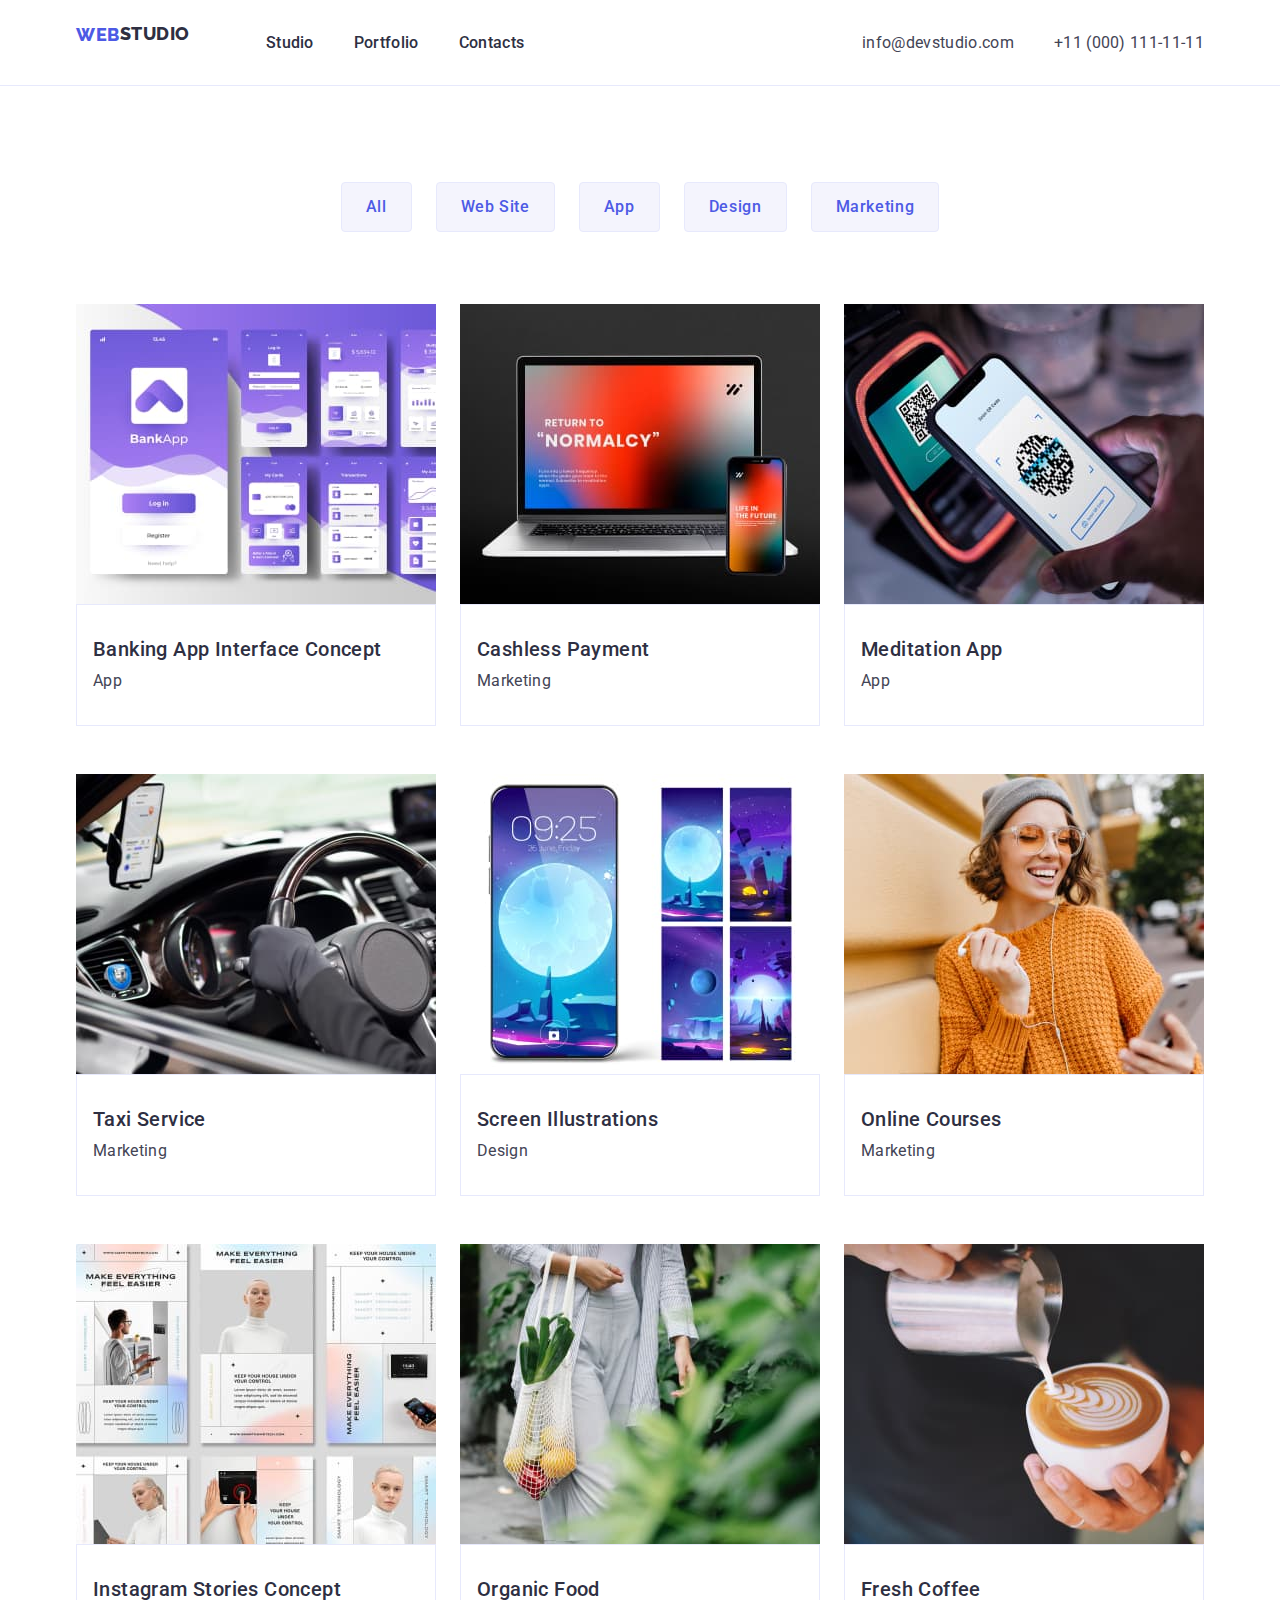
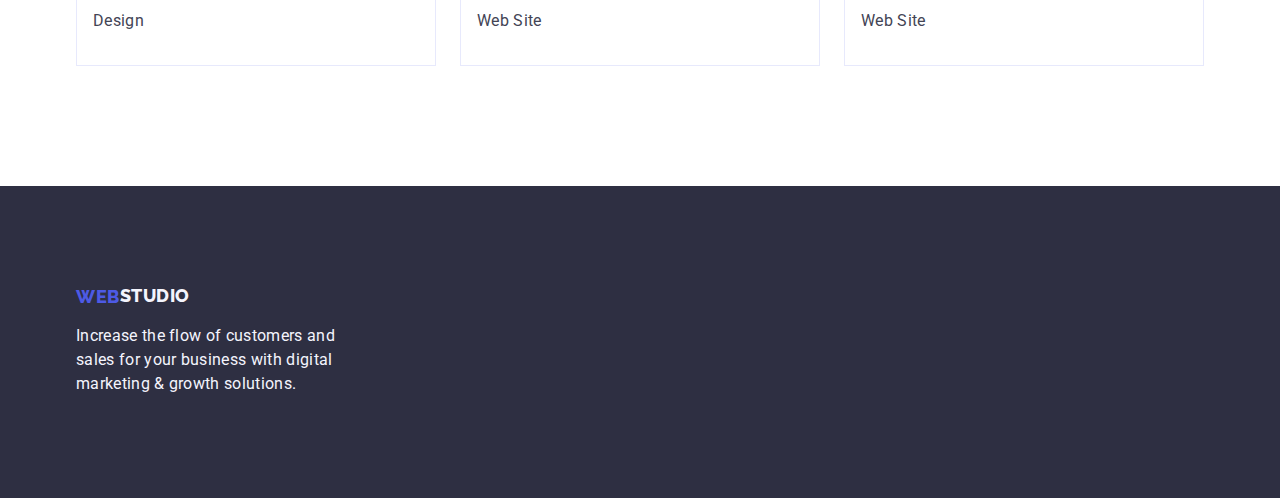
==== portfolio.html @ dff20649 "fixed bugs" ====
<!DOCTYPE html>
<html lang="en">
  <head>
    <meta charset="UTF-8" />
    <meta http-equiv="X-UA-Compatible" content="IE=edge" />
    <meta name="viewport" content="width=device-width, initial-scale=1.0" />
    <title>Document</title>
    <link rel="stylesheet" href="https://cdn.jsdelivr.net/npm/modern-normalize@1.1.0/modern-normalize.min.css">
    <link rel="preconnect" href="https://fonts.googleapis.com" />
    <link rel="preconnect" href="https://fonts.gstatic.com" crossorigin />
    <link
      href="https://fonts.googleapis.com/css2?family=Raleway:wght@800&family=Roboto:wght@400;500;700&display=swap"
      rel="stylesheet"
    />
    <link rel="stylesheet" href="./css/styles.css" />
  </head>
  <body>
   
      <!-- Heder section -->

      <header class="heder-section">
      <div class="container heder-contact-container">
        <nav class="mein-nav">
          <a class="logo-link link" href="./index.html"
            >Web <span class="accent-heder">Studio</span></a
          >
          <ul class="menu list">
            <li class="menu-item">
              <a class="menu-link link" href="./index.html">Studio</a>
            </li>
            <li class="menu-item">
              <a class="menu-link link" href="./portfolio.html">Portfolio</a>
            </li>
            <li class="menu-item">
              <a class="menu-link link" href="">Contacts</a>
            </li>
          </ul>
        </nav>
        <address class="contact-menu" >
          <ul class="contact list">
            <li class="contact-item">
              <a class="contact link" href="mailto:info@devstudio.com"
                >info@devstudio.com</a
              >
            </li>
            <li>
              <a class="contact link" href="tel:+110001111111"
                >+11 (000) 111-11-11</a
              >
            </li>
          </ul>
        </address>
       </div>
      </header>
      <main>

    <!-- Button section -->
    <section class="button-section">
    <div class="container">
      <h1 hidden>btn section</h1>
      <ul class="menu-button-list list">
        <li class="button-item">
          <button class="menu-button-nav" type="button">All</button>
        </li>
        <li class="button-item">
          <button class="menu-button-nav" type="button">Web Site</button>
        </li>
        <li class="button-item">
          <button class="menu-button-nav" type="button">App</button>
        </li>
        <li class="button-item">
          <button class="menu-button-nav" type="button">Design</button>
        </li>
        <li class="button-item">
          <button class="menu-button-nav" type="button">Marketing</button>
        </li>
      </ul>
   

     <!-- Project card-1 -->

  
      <ul class="project-card-list list">
        <li class="project-item">
          <a class="project-link link" href="./index.html">
            <img
              src="./images/project-card/app.jpg"
              alt="aplication interfaces"
              width="360"
              height="300"
            />
            <div class="project-card-text">
            <h2 class="project-title caption">Banking App Interface Concept</h2>
            <p class="project-text sub">App</p>
          </div>
          </a>
        </li>
        <li class="project-itim" >
          <a class="project-link link" href="./index.html">
            <img
              src="./images/project-card/marketing.jpg"
              alt="cashless payment"
              width="360"
              height="300"
            />
            <div class="project-card-text">
            <h2 class="project-title caption">Cashless Payment</h2>
            <p class="project-text sub">Marketing</p>
          </div>
          </a>
        </li>
        <li class="project-itim" >
          <a class="project-link link" href="./index.html">
            <img
              src="./images/project-card/app-2.jpg"
              alt="app on any device"
              width="360"
              height="300"
            />
            <div class="project-card-text">
            <h2 class="project-title caption">Meditation App</h2>
            <p class="project-text sub">App</p>
          </div>
          </a>
        </li>
     
     <!-- Project card-2 -->
    
        <li class="project-itim">
          <a class="project-link link" href="./index.html">
          <img
            src="./images/project-card/taxi-service.jpg"
            alt="driving"
            width="360"
            height="300"
          />
        <div class="project-card-text">
          <h2 class="project-title caption">Taxi Service</h2>
          <p class="project-text sub">Marketing</p>  
        </div>
        </a>
        </li>

        <li class="project-itim">
          <a class="project-link link" href="./index.html">
          <img
            src="./images/project-card/illustrations.jpg"
            alt="phone pictures"
            width="360"
            height="300"
          />
          <div class="project-card-text">
          <h2 class="project-title caption">Screen Illustrations</h2>
          <p class="project-text sub">Design</p>
          </div>
        </a>
        </li>
        <li class="project-itim">
          <a class="project-link link" href="./index.html">
          <img
            src="./images/project-card/online-courses.jpg"
            alt="girl with a phone in her hands"
            width="360"
            height="300"
          />
          <div class="project-card-text">
          <h2 class="project-title caption">Online Courses</h2>
          <p class="project-text sub">Marketing</p>
          </div>
        </a>
        </li>

     <!-- Project card-3  -->

        <li class="project-item">
          <a class="project-link link" href="./index.html">
          <img
            src="./images/project-card/Instagram.jpg"
            alt="instagram stories"
            width="360"
            height="300"
          />
          <div class="project-card-text">
          <h2 class="project-title caption">Instagram Stories Concept</h2>
          <p class="project-text sub">Design</p> 
          </div>
        </a>
        </li>
        <li class="project-item">
          <a class="project-link link" href="./index.html">
          <img
            src="./images/project-card/food.jpg"
            alt="girl carrying a bag of vegetables"
            width="360"
            height="300"
          />
          <div class="project-card-text">
          <h2 class="project-title caption">Organic Food</h2>
          <p class="project-text sub">Web Site</p>
          </div>
        </a>
        </li>
        <li class="project-item">
          <a class="project-link link" href="./index.html">
          <img
            src="./images/project-card/coffee.jpg"
            alt="coffee brewing"
            width="360"
            height="300"
          />
          <div class="project-card-text">
          <h2 class="project-title caption">Fresh Coffee</h2>
          <p class="project-text sub">Web Site</p>
         </div>
        </a>
        </li>
      </ul>
     </div>
    </section>
  </main>
 
    <!-- Footer section -->

    <footer class="footer-section">
     <div class="container">
      <a class="logo-link link" href="./index.html"
        >Web<span class="accent-footer">Studio</span></a
      >
      <p class="footer-text">
        Increase the flow of customers and sales for your business with digital
        marketing & growth solutions.
      </p>
    </div>
    </footer>
  </body>
</html>
---- css/styles.css ----
:root {
	--color-iris: #4d5ae5;
	--color-ocean: #404bbf;
	--color-navy-blue: #2e2f42;
	--color-green: #31d0aa;
	--color-slate: #434455;
	--color-light-slate: #8e8f99;
	--color-cornflower: #e7e9fc;
	--color-cloud: #f4f4fd;
	--color-navy-blue-modal: #2e2f42;
	--color-grey: #2e2f42;
	--color-white: #ffffff;
	--color-dairy: #fcfcfc;
}
body {
  font-family: "Roboto", sans-serif;
  color: #434455;
  background-color: #FFFFFF
}
.container {
  Width: 1158px;
  margin-left: auto;
  margin-right: auto;
  padding-left: 15px;
  padding-right: 15px;
}
.section { 
  padding-top: 120px;
  padding-bottom: 120px;
}

h1,h2,h3,p {
 margin-top: 0;
 margin-bottom: 0;
}
ul,li {
 margin-top: 0;
 margin-bottom: 0;
 padding-left: 0;
}
.list {
  padding: 0;
  margin: 0;
  list-style: none;

}
.link {
 text-decoration: none;
}
img {
 display: block;
}

/* Heder section */

.heder-section {
  border-bottom: 1px solid #e7e9fc;
  padding-top: 24px;
  padding-bottom: 24px;

}
.heder-contact-container {
  display: flex;
  align-items: center;
  justify-content: space-between;

}

.logo-link {
 display: inline-block; 
 margin-bottom: 16px;
 margin-right: 76px;
 font-family: 'Raleway',sans-serif;
 font-weight: 800;
 font-size: 18px;
 line-height: 1.17;
 display: flex;
 align-items: center;
 letter-spacing: 0.03em;
 text-transform: uppercase;
 text-decoration: none;

  color: #2E2F42;
  color: #4d5ae5;
}

.accent-heder {
  font-family: "Raleway", sans-serif;
  font-weight: 800;
  font-size: 18px;
  line-height: 1.15;
  display: flex;
  align-items: center;
  letter-spacing: 0.03em;
  color:#2e2f42

}
.accent-footer {
  font-family: "Raleway", sans-serif;
  font-weight: 800;
  font-size: 18px;
  line-height: 1.15;
  display: flex;
  align-items: center;
  letter-spacing: 0.03em;
  color: #f4f4fd 
}

.menu-link {
  padding-top: 24px;
  padding-bottom: 24px;
  font-family: "Roboto", sans-serif;
  font-weight: 500;
  font-size: 16px;
  line-height: 24px;
  letter-spacing: 0.02em;
  color: #2e2f42;
}

.menu-link:hover {
  color: #404bbf 
}
.menu-link:focus {
  color: #404bbf
}

.menu {
 display: flex;
 align-items: center;
}
.menu-item:not(:last-child) {
 margin-right: 40px;
}

.main-nav {
 display: flex;
 align-items: center;
}

.contact-menu{
  font-style: normal;
}
.contact {
  gap: 40px;
  display: flex;
  align-items: center;
  font-family: "Roboto";
  font-style: normal;
  font-size: 16px;
  line-height: 24px;
  letter-spacing: 0.02em;

  color: #434455;
  
}
.contact:hover {
  color: #404bbf 
}
.contact:focus { 
  color: #404bbf
}

/* Hero section */

.hero-section {
  margin: 0;
  text-align: center;
  background: #2e2f42;
  padding-top: 188px;
  padding-bottom: 188px;
}

.main-title {
  max-width: 496px;
  font-size: 56px;
  margin-left: auto;
  margin-right: auto;
  margin-bottom: 48px;
  font-family: 'Roboto';
  font-weight: 700;
  font-size: 56px;
  line-height: 1.07;
  letter-spacing: 0.02em;

  color: #FFFFFF;
}
.mein-nav {
 display: flex;
}

.menu-button {
  padding: 16px 32px;
  border-radius: 4px;
  min-width: 169px;
  height: 56px;
  display: block;
  cursor: pointer;
  border: none;

	font-family: "Roboto", sans-serif;
	font-weight: 500;
  font-size: 16px;
	line-height: 24px;
	letter-spacing: 0.04em;
	text-decoration: none;
	text-transform: none;
  
  color: #ffffff;
  border: 1px solid transparent;
  background-color: #4D5AE5;

}

.menu-button:hover {
  background-color: #404BBF
}
.menu-button:focus {
  background-color: #404BBF
}

/* About section */

.about-section {
 padding-top: 120px;
 padding-bottom: 120px;
}

.about-list {
 display: flex;
 flex-wrap: wrap;
 gap: 24px;
 flex-basis: calc((100% - 72px) / 4);
}

.about-title {
  margin: auto;
  margin-bottom: 8px;
  font-family: "Roboto";
  font-weight: 500;
  font-size: 20px;
  line-height: 24px;
  letter-spacing: 0.02em;
  color: #2e2f42;

   width: 264px;
   height: 24px;
}
.about-text {
  margin: auto;
  font-family: "Roboto";
  font-size: 16px;
  line-height: 24px;
  letter-spacing: 0.02em;
  color: #434455;
   
  width: 264px;
  height: 72px;

}

/* Portfolio section */

.portfolio-list {
 display: flex;
 gap: 24px;
 flex-basis: calc((100% - 3 * 16px) / 3);
 
}
.portfolio-title {
  margin-bottom: 72px;
  font-family: 'Roboto';
  font-weight: 700;
  font-size: 36px;
  line-height: 1.11;
  text-align: center;
  letter-spacing: 0.02em;
  text-transform: capitalize;
  
  color: #2e2f42;
}

/* Team section */

.team-section {
  background-color: #F4F4FD
}

.our-team {
 margin-bottom: 72px;
}

.our-team {
  font-family: "Roboto";
  font-weight: 700;
  font-size: 36px;
  line-height: 1.11;
  text-align: center;
  letter-spacing: 0.02em;
  text-transform: capitalize;
  color: #2e2f42;
}

.team-list { 
 display: flex;
 gap: 24px;
 border-radius: 0px 0px 4px 4px;
 justify-content: space-evenly;
 flex-basis: calc((100% - 72px) / 4);
}

.or-team-card-content { 
  padding: 32px 16px;
  text-align: center;
}

.team-title {
  margin: 0;
  margin-bottom: 8px;
  font-family: "Roboto";
  font-weight: 500;
  font-size: 20px;
  line-height: 24px;
  letter-spacing: 0.02em;
  color:  #2e2f42;
}

.team-item {
  background-color: #FFFFFF

}
.our-team-text {
  font-family: "Roboto";
  font-size: 16px;
  line-height: 24px;
  letter-spacing: 0.02em;

  color: #434455;
}

/* Footer section */

.footer-section {
  padding-top: 100px;
  padding-bottom: 100px;
  height: 312px;
  background-color: #2e2f42
}

.footer-text { 
  margin-top: 17px;
  width: 264px;
  height: 72px;
  font-family: "Roboto", sans-serif;
  font-size: 16px;
  line-height: 24px;
  letter-spacing: 0.02em;

  color: #F4F4FD;
}

/* Button section portfolio */

.button-section {
 padding-top: 96px;
 padding-bottom: 120px;
}

.menu-button-nav {
  padding: 12px 24px;
  border-radius: 4px;
  text-align: center;
  border: 1px solid #E7E9FC;

	font-family: "Roboto", sans-serif;
	font-weight: 500;
  font-size: 16px;
	line-height: 24px;
	letter-spacing: 0.04em;
	text-decoration: none;
	text-transform: none;
  cursor: pointer;

  color: #ffffff;
  background-color: #4D5AE5
}

.top-button-nav:hover {
  background-color: #404BBF
}
.top-button-nav:focus {
  background-color: #404BBF 
}

.menu-button-nav {
  
  padding: 12px 24px;
  border-radius: 4px;
  text-align: center;
  border: 1px solid #E7E9FC;

  font-family: 'Roboto',sans-serif;
  font-weight: 500;
  font-size: 16px;
  line-height: 24px;
  letter-spacing: 0.04em;
  text-decoration: none;
	text-transform: none;
  cursor: pointer;

  color: #4d5ae5;
  background-color: #F4F4FD
}

.menu-button-list {
 justify-content: center;
 margin-bottom: 72px;
 align-items: center;
 display: flex;
 gap: 24px;
 
}

.menu-button-nav:hover {
 border: 1px solid transparent;
 color: #FFFFFF;
 background-color: #404BBF 
}

.menu-button-nav:focus {
 border: 1px solid transparent;
 color: #FFFFFF;
 background-color: #404BBF 
}

.project-card-list {
 gap: 24px;
 row-gap: 48px;
 display: flex;
 flex-wrap: wrap;
 justify-content: space-between;
}

.project-item { 
 
 flex-basis: calc(100%-48px/3);
}

.project-card-text{
  border: 1px solid #e7e9fc; 
  padding: 32px 16px;
}

.project-title {
  margin-bottom: 8px;
}

.project-card-text {
 padding-top: 32px;
}

/* Hero project card */

.caption {
  
  font-family: 'Roboto';
  font-weight: 500;
  font-size: 20px;
  line-height: 24px;
  letter-spacing: 0.02em;
  
  color: #2E2F42;

}

.sub {
  font-family: 'Roboto';
  font-size: 16px;
  line-height: 24px;
  letter-spacing: 0.02em;
  
  color: #434455;
}

.project-link {
  text-decoration: none
}
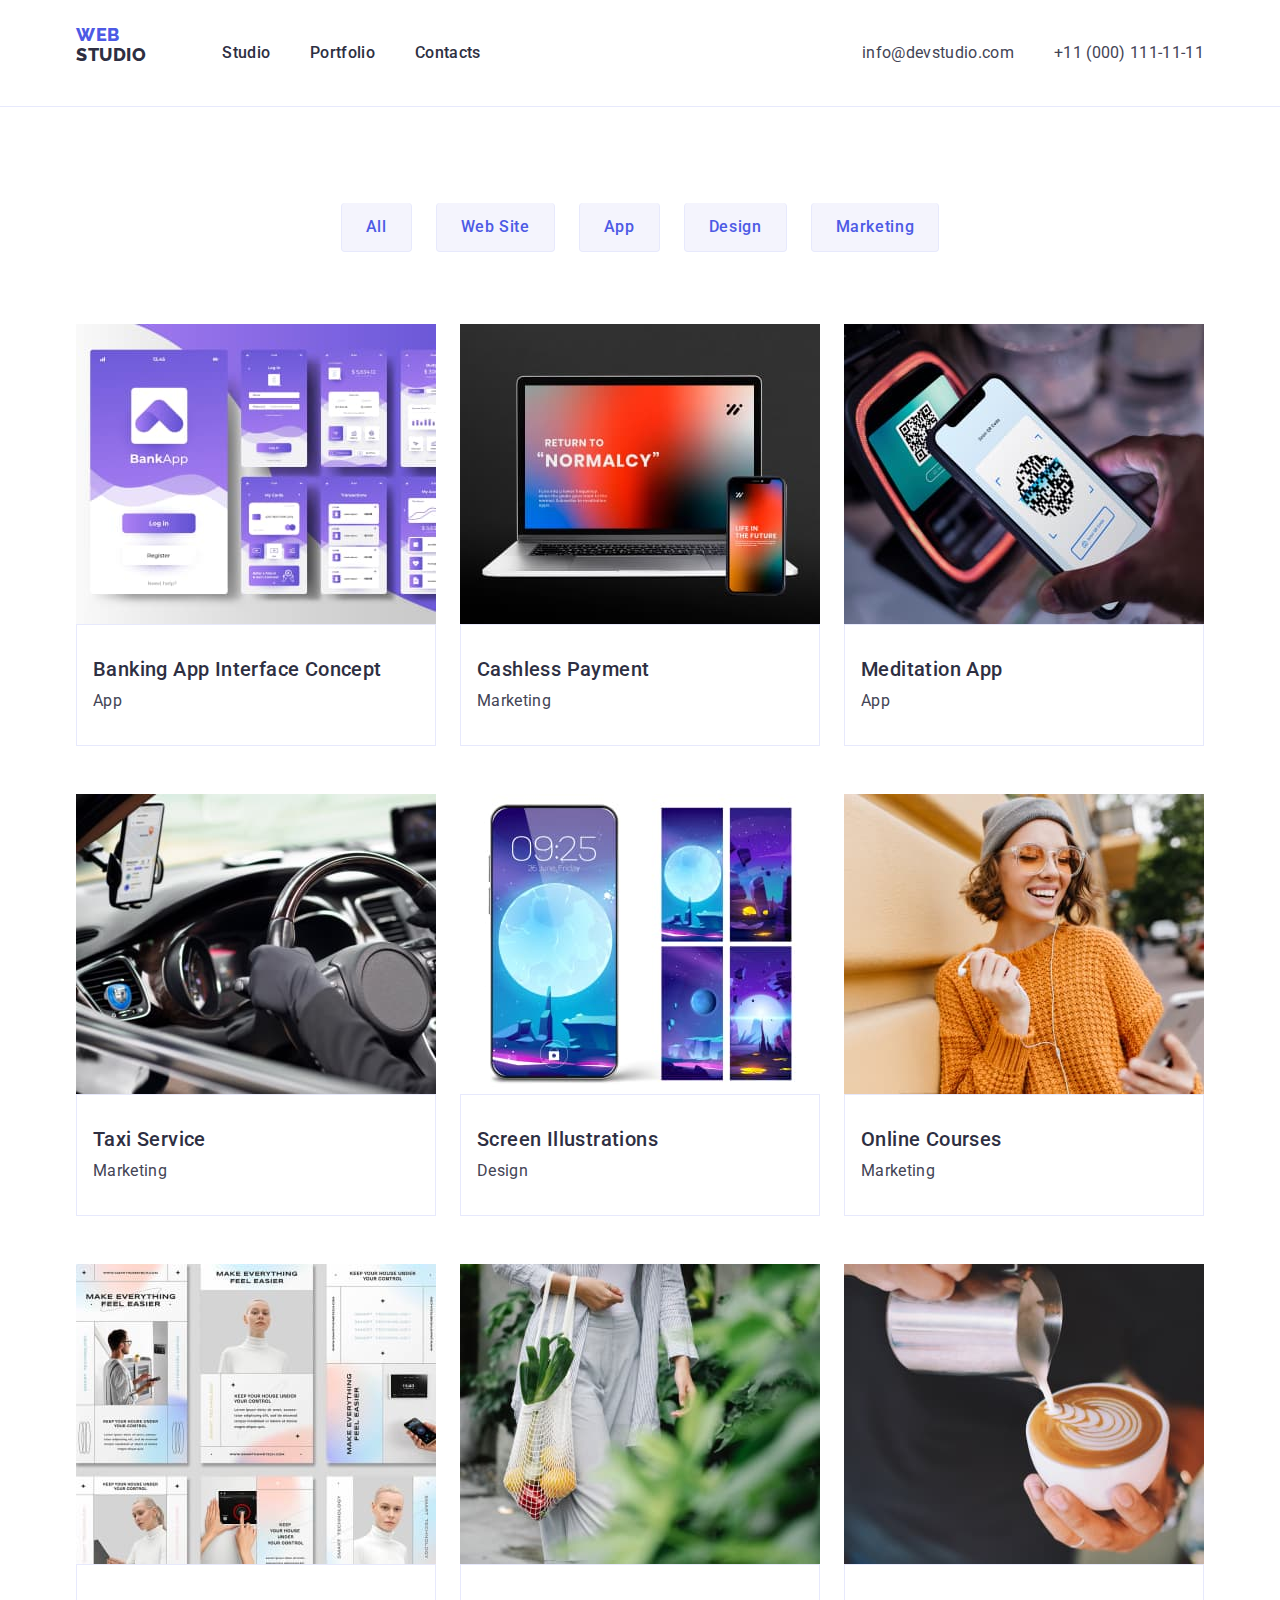
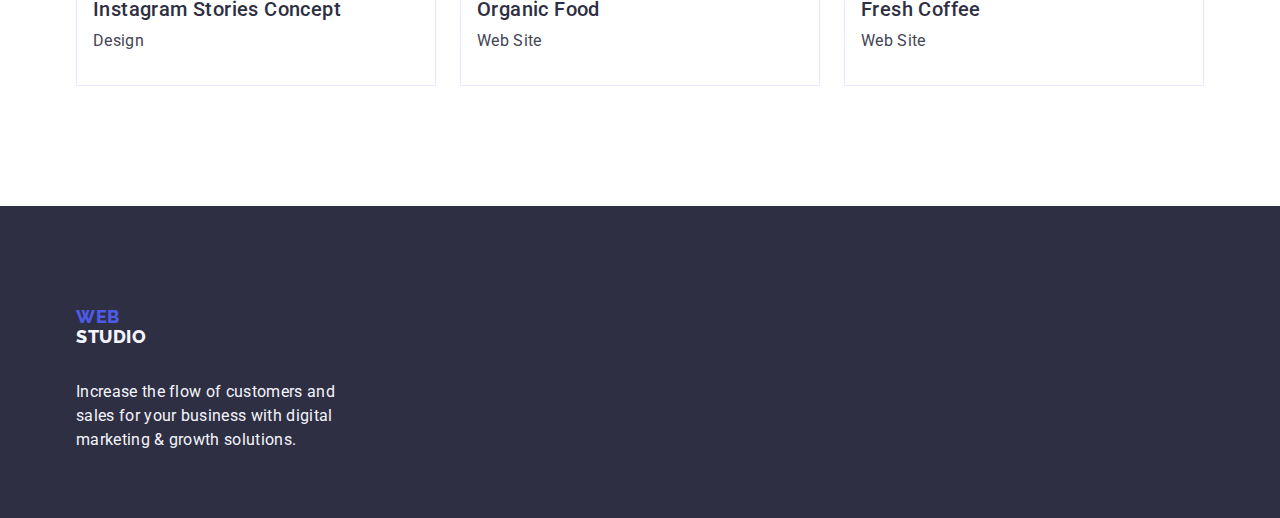
==== commit 97d63450: "fixed bugs5" ====
--- a/portfolio.html
+++ b/portfolio.html
@@ -95,7 +95,7 @@
           </div>
           </a>
         </li>
-        <li class="project-itim" >
+        <li class="project-item" >
           <a class="project-link link" href="./index.html">
             <img
               src="./images/project-card/marketing.jpg"
@@ -109,7 +109,7 @@
           </div>
           </a>
         </li>
-        <li class="project-itim" >
+        <li class="project-item" >
           <a class="project-link link" href="./index.html">
             <img
               src="./images/project-card/app-2.jpg"
@@ -126,7 +126,7 @@
      
      <!-- Project card-2 -->
     
-        <li class="project-itim">
+        <li class="project-item">
           <a class="project-link link" href="./index.html">
           <img
             src="./images/project-card/taxi-service.jpg"
@@ -141,7 +141,7 @@
         </a>
         </li>
 
-        <li class="project-itim">
+        <li class="project-item">
           <a class="project-link link" href="./index.html">
           <img
             src="./images/project-card/illustrations.jpg"
@@ -155,7 +155,7 @@
           </div>
         </a>
         </li>
-        <li class="project-itim">
+        <li class="project-item">
           <a class="project-link link" href="./index.html">
           <img
             src="./images/project-card/online-courses.jpg"
--- a/css/styles.css
+++ b/css/styles.css
@@ -23,6 +23,7 @@
   margin-right: auto;
   padding-left: 15px;
   padding-right: 15px;
+
 }
 .section { 
   padding-top: 120px;
@@ -45,6 +46,7 @@
 
 }
 .link {
+ display: inline block;
  text-decoration: none;
 }
 img {
@@ -67,14 +69,13 @@
 }
 
 .logo-link {
- display: inline-block; 
+ display: inline-block;
  margin-bottom: 16px;
  margin-right: 76px;
  font-family: 'Raleway',sans-serif;
  font-weight: 800;
  font-size: 18px;
  line-height: 1.17;
- display: flex;
  align-items: center;
  letter-spacing: 0.03em;
  text-transform: uppercase;
@@ -131,7 +132,6 @@
 .menu-item:not(:last-child) {
  margin-right: 40px;
 }
-
 .main-nav {
  display: flex;
  align-items: center;
@@ -185,10 +185,12 @@
   color: #FFFFFF;
 }
 .mein-nav {
- display: flex;
-}
-
-.menu-button {
+ align-items: center;
+ display: flex;
+}
+
+.menu-button { 
+  margin: 0 auto;
   padding: 16px 32px;
   border-radius: 4px;
   min-width: 169px;
@@ -206,7 +208,6 @@
 	text-transform: none;
   
   color: #ffffff;
-  border: 1px solid transparent;
   background-color: #4D5AE5;
 
 }
@@ -286,10 +287,7 @@
 }
 
 .our-team {
- margin-bottom: 72px;
-}
-
-.our-team {
+  margin-bottom: 72px;
   font-family: "Roboto";
   font-weight: 700;
   font-size: 36px;
@@ -303,7 +301,7 @@
 .team-list { 
  display: flex;
  gap: 24px;
- border-radius: 0px 0px 4px 4px;
+ border-top-right-radius: 0px ;
  justify-content: space-evenly;
  flex-basis: calc((100% - 72px) / 4);
 }
@@ -325,6 +323,7 @@
 }
 
 .team-item {
+  border-radius: 0px 0px 4px 4px;
   background-color: #FFFFFF
 
 }
@@ -370,7 +369,7 @@
   border-radius: 4px;
   text-align: center;
   border: 1px solid #E7E9FC;
-
+  border-top: none;
 	font-family: "Roboto", sans-serif;
 	font-weight: 500;
   font-size: 16px;
@@ -392,12 +391,11 @@
 }
 
 .menu-button-nav {
-  
   padding: 12px 24px;
   border-radius: 4px;
   text-align: center;
   border: 1px solid #E7E9FC;
-
+  border-top: none;
   font-family: 'Roboto',sans-serif;
   font-weight: 500;
   font-size: 16px;
@@ -417,7 +415,7 @@
  align-items: center;
  display: flex;
  gap: 24px;
- 
+
 }
 
 .menu-button-nav:hover {
@@ -441,11 +439,11 @@
 }
 
 .project-item { 
- 
  flex-basis: calc(100%-48px/3);
 }
 
 .project-card-text{
+  border-top: none; 
   border: 1px solid #e7e9fc; 
   padding: 32px 16px;
 }
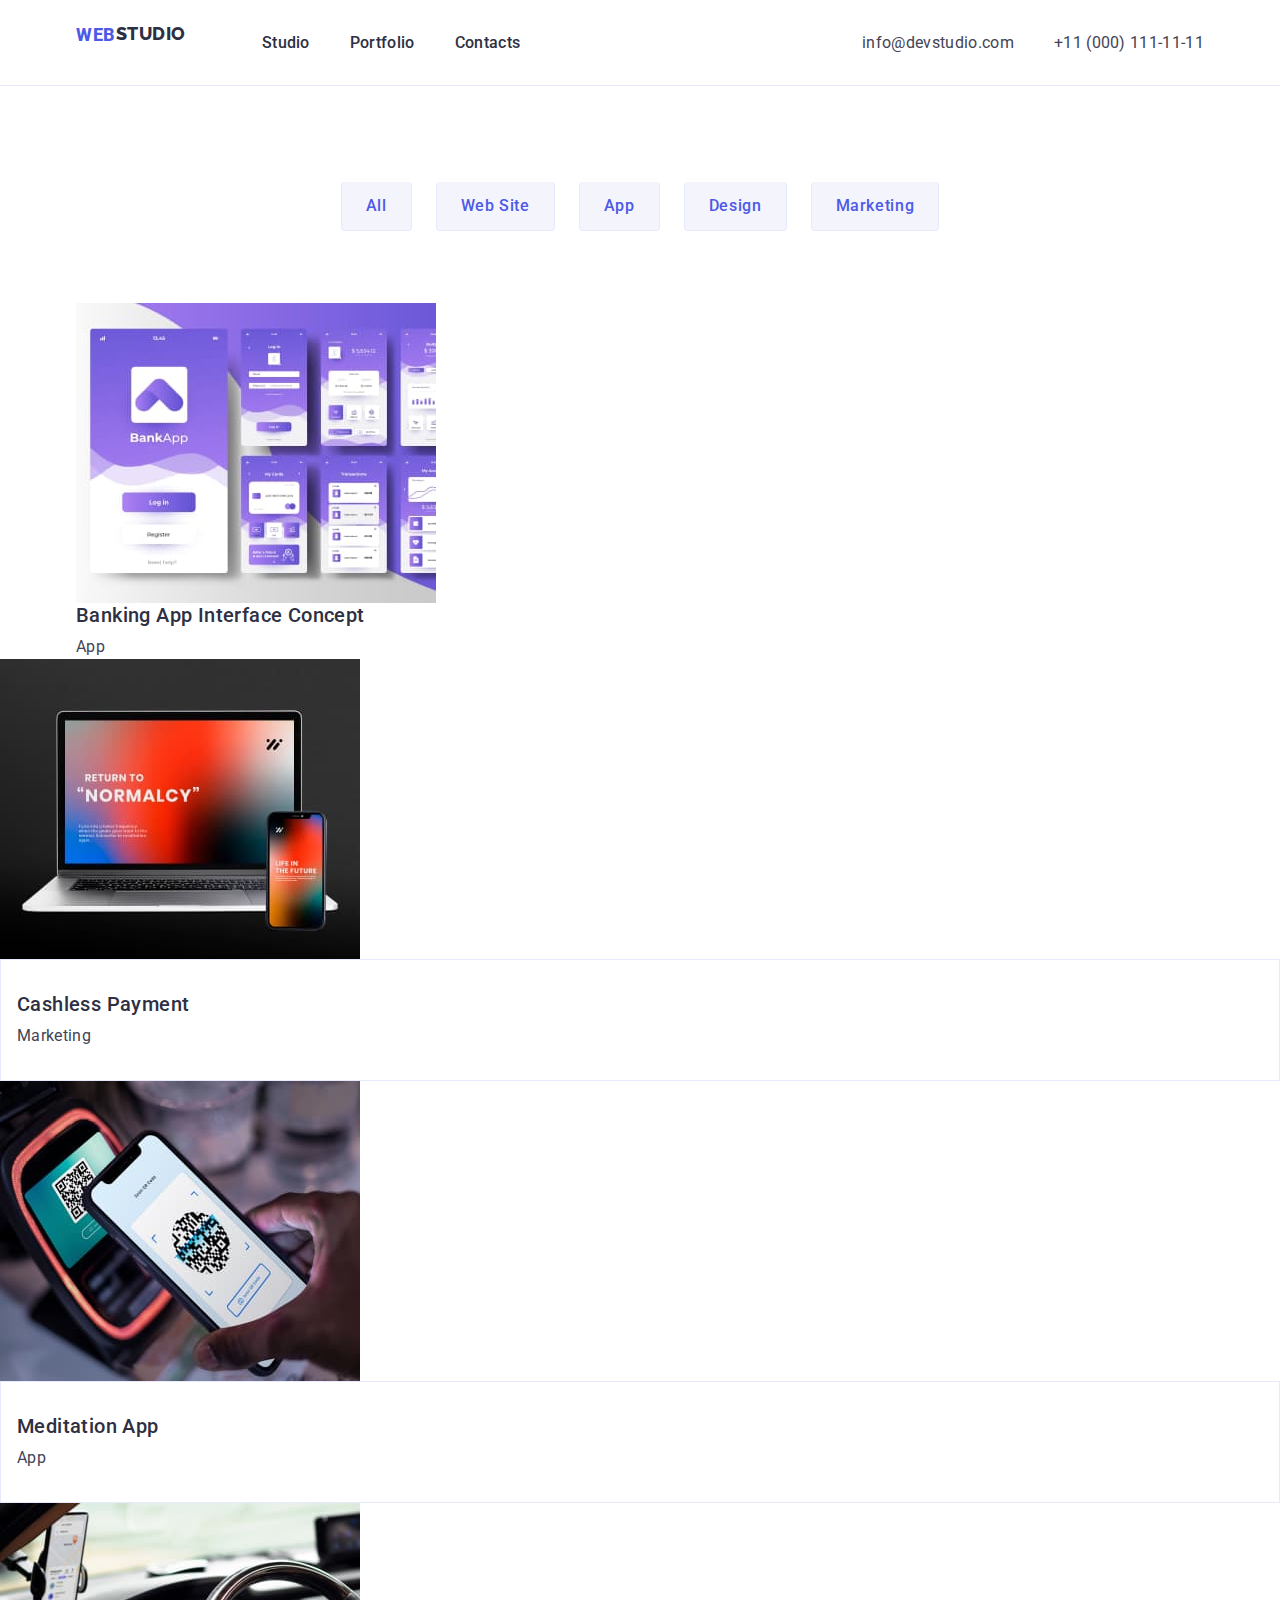
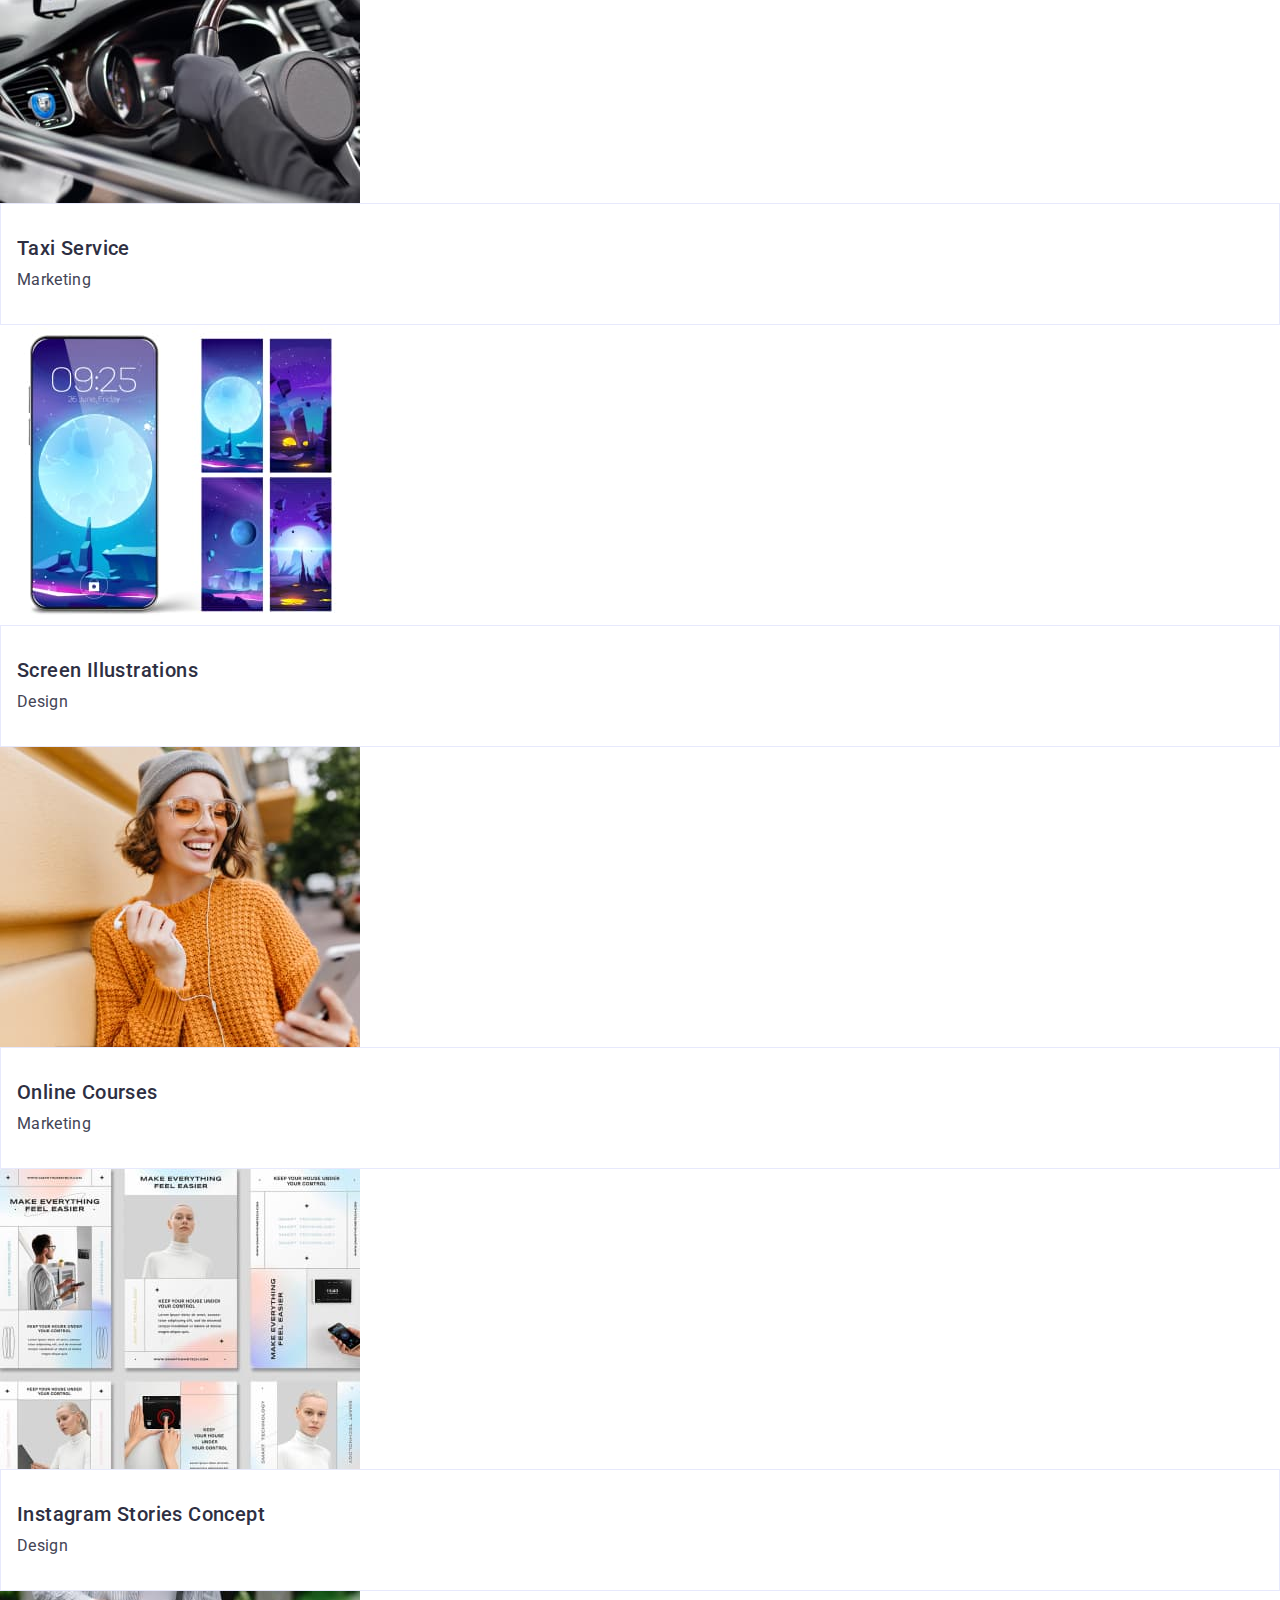
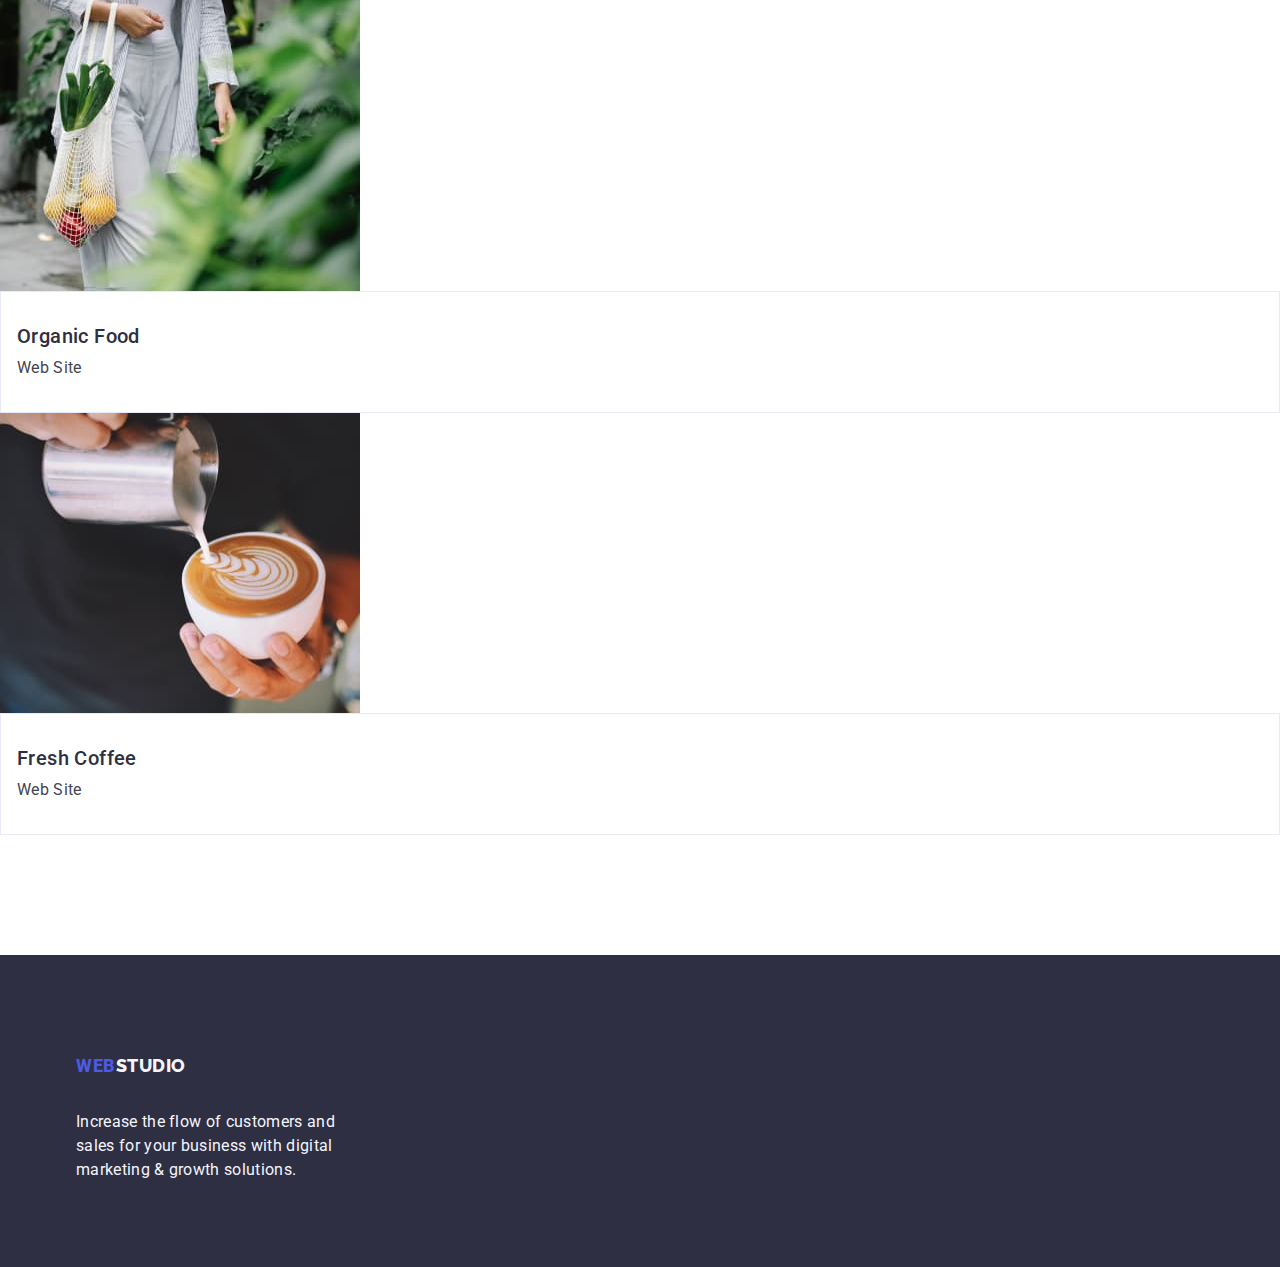
==== commit 6a792e7e: "fixed bugs6" ====
--- a/portfolio.html
+++ b/portfolio.html
@@ -16,13 +16,13 @@
   </head>
   <body>
    
-      <!-- Heder section -->
-
-      <header class="heder-section">
-      <div class="container heder-contact-container">
+      <!-- Header section -->
+
+      <header class="header-section">
+      <div class="container header-contact-container">
         <nav class="mein-nav">
-          <a class="logo-link link" href="./index.html"
-            >Web <span class="accent-heder">Studio</span></a
+          <a class="logo-link-header link" href="./index.html"
+            >Web <span class="accent-header">Studio</span></a
           >
           <ul class="menu list">
             <li class="menu-item">
@@ -89,7 +89,7 @@
               width="360"
               height="300"
             />
-            <div class="project-card-text">
+            
             <h2 class="project-title caption">Banking App Interface Concept</h2>
             <p class="project-text sub">App</p>
           </div>
--- a/css/styles.css
+++ b/css/styles.css
@@ -55,24 +55,38 @@
 
 /* Heder section */
 
-.heder-section {
+.header-section {
   border-bottom: 1px solid #e7e9fc;
   padding-top: 24px;
   padding-bottom: 24px;
 
 }
-.heder-contact-container {
+.header-contact-container {
   display: flex;
   align-items: center;
   justify-content: space-between;
 
 }
+.logo-link-header {
+  display: flex;
+  margin-bottom: 16px;
+  margin-right: 76px;
+  font-weight: 800;
+  font-size: 18px;
+  line-height: 1.17;
+  align-items: center;
+  letter-spacing: 0.03em;
+  text-transform: uppercase;
+  text-decoration: none;
+ 
+   color: #4d5ae5;
+}
+
 
 .logo-link {
  display: inline-block;
  margin-bottom: 16px;
  margin-right: 76px;
- font-family: 'Raleway',sans-serif;
  font-weight: 800;
  font-size: 18px;
  line-height: 1.17;
@@ -81,11 +95,10 @@
  text-transform: uppercase;
  text-decoration: none;
 
-  color: #2E2F42;
   color: #4d5ae5;
 }
 
-.accent-heder {
+.accent-header {
   font-family: "Raleway", sans-serif;
   font-weight: 800;
   font-size: 18px;
@@ -101,7 +114,6 @@
   font-weight: 800;
   font-size: 18px;
   line-height: 1.15;
-  display: flex;
   align-items: center;
   letter-spacing: 0.03em;
   color: #f4f4fd 
@@ -394,9 +406,7 @@
   padding: 12px 24px;
   border-radius: 4px;
   text-align: center;
-  border: 1px solid #E7E9FC;
   border-top: none;
-  font-family: 'Roboto',sans-serif;
   font-weight: 500;
   font-size: 16px;
   line-height: 24px;
@@ -404,12 +414,12 @@
   text-decoration: none;
 	text-transform: none;
   cursor: pointer;
-
   color: #4d5ae5;
-  background-color: #F4F4FD
+  background-color: #F4F4FD;
 }
 
 .menu-button-list {
+
  justify-content: center;
  margin-bottom: 72px;
  align-items: center;
@@ -442,18 +452,14 @@
  flex-basis: calc(100%-48px/3);
 }
 
-.project-card-text{
-  border-top: none; 
+.project-card-text {
+  border-top: none;
   border: 1px solid #e7e9fc; 
   padding: 32px 16px;
 }
 
 .project-title {
   margin-bottom: 8px;
-}
-
-.project-card-text {
- padding-top: 32px;
 }
 
 /* Hero project card */
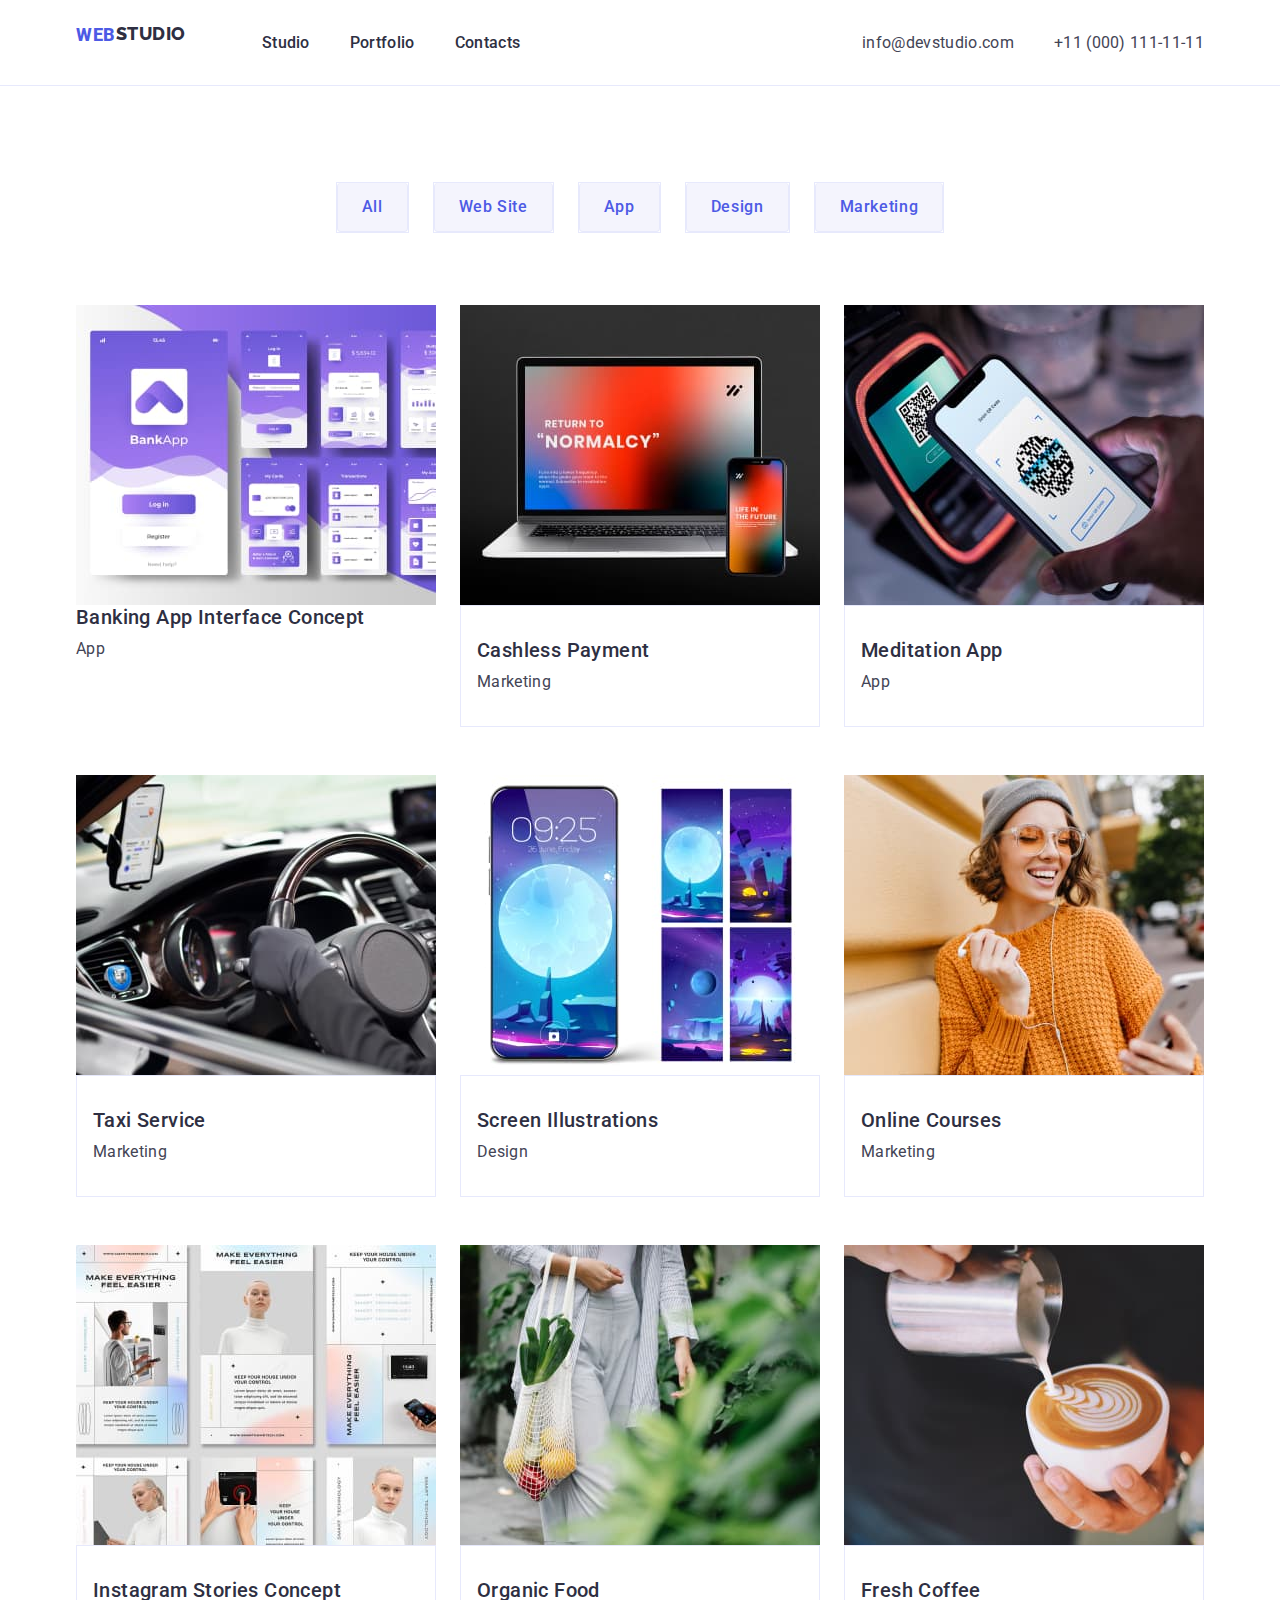
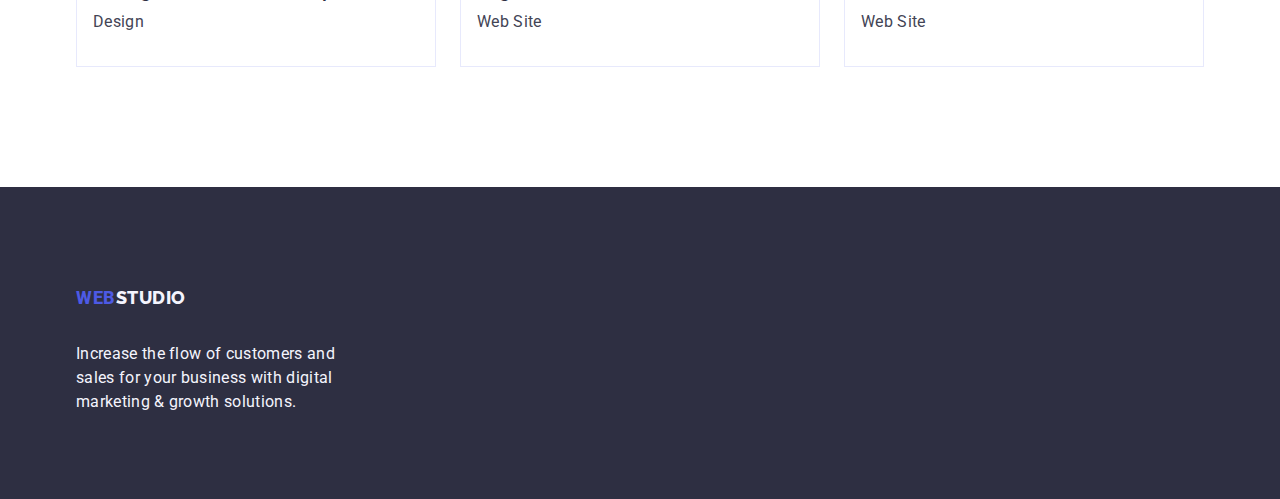
==== commit 2d03f338: "fixed bugs7" ====
--- a/portfolio.html
+++ b/portfolio.html
@@ -20,7 +20,7 @@
 
       <header class="header-section">
       <div class="container header-contact-container">
-        <nav class="mein-nav">
+        <nav class="main-nav">
           <a class="logo-link-header link" href="./index.html"
             >Web <span class="accent-header">Studio</span></a
           >
@@ -89,7 +89,7 @@
               width="360"
               height="300"
             />
-            
+          <div>
             <h2 class="project-title caption">Banking App Interface Concept</h2>
             <p class="project-text sub">App</p>
           </div>
--- a/css/styles.css
+++ b/css/styles.css
@@ -40,10 +40,7 @@
  padding-left: 0;
 }
 .list {
-  padding: 0;
-  margin: 0;
   list-style: none;
-
 }
 .link {
  display: inline block;
@@ -196,7 +193,7 @@
 
   color: #FFFFFF;
 }
-.mein-nav {
+.main-nav {
  align-items: center;
  display: flex;
 }
@@ -418,8 +415,11 @@
   background-color: #F4F4FD;
 }
 
+.button-item{
+  border: 1px solid #e7e9fc 
+}
+
 .menu-button-list {
-
  justify-content: center;
  margin-bottom: 72px;
  align-items: center;
@@ -445,11 +445,11 @@
  row-gap: 48px;
  display: flex;
  flex-wrap: wrap;
- justify-content: space-between;
 }
 
 .project-item { 
- flex-basis: calc(100%-48px/3);
+ border-top: none;
+ flex-basis: calc((100% - 48px) /3);
 }
 
 .project-card-text {
@@ -475,7 +475,6 @@
   color: #2E2F42;
 
 }
-
 .sub {
   font-family: 'Roboto';
   font-size: 16px;
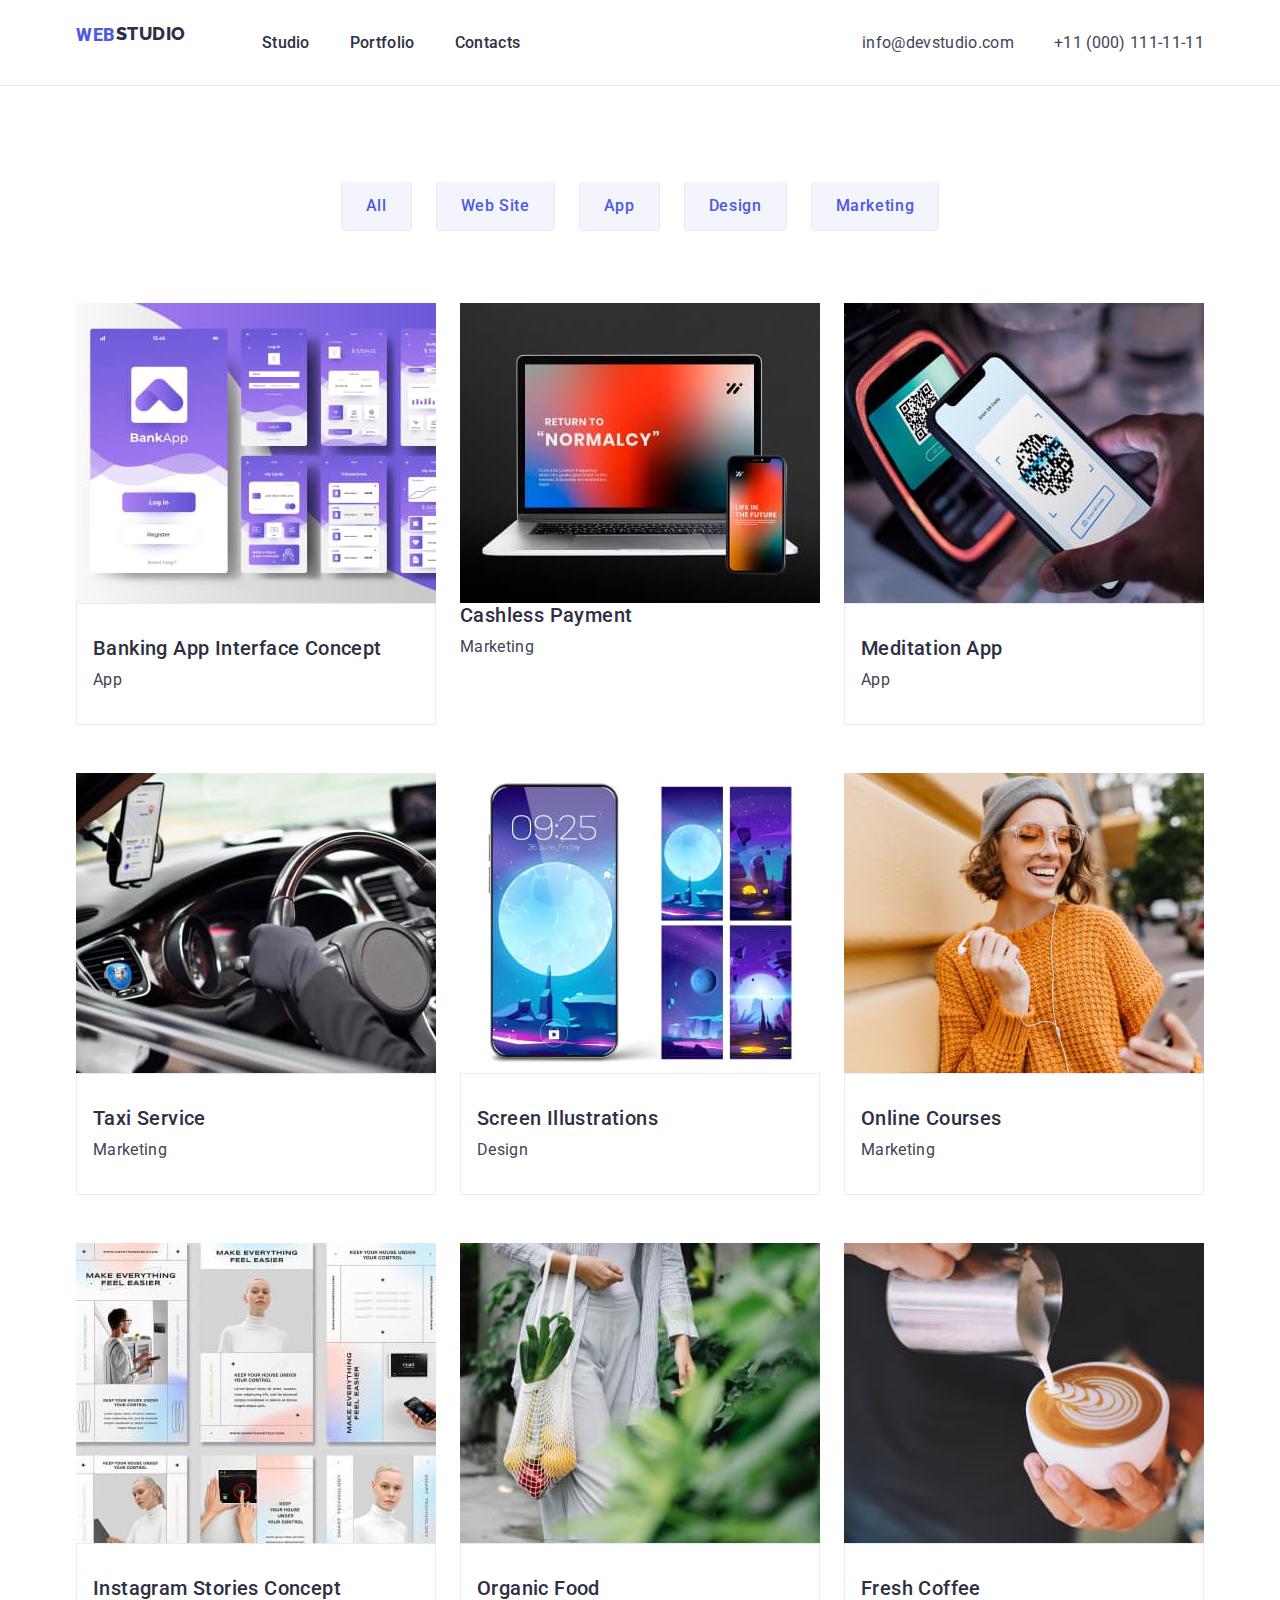
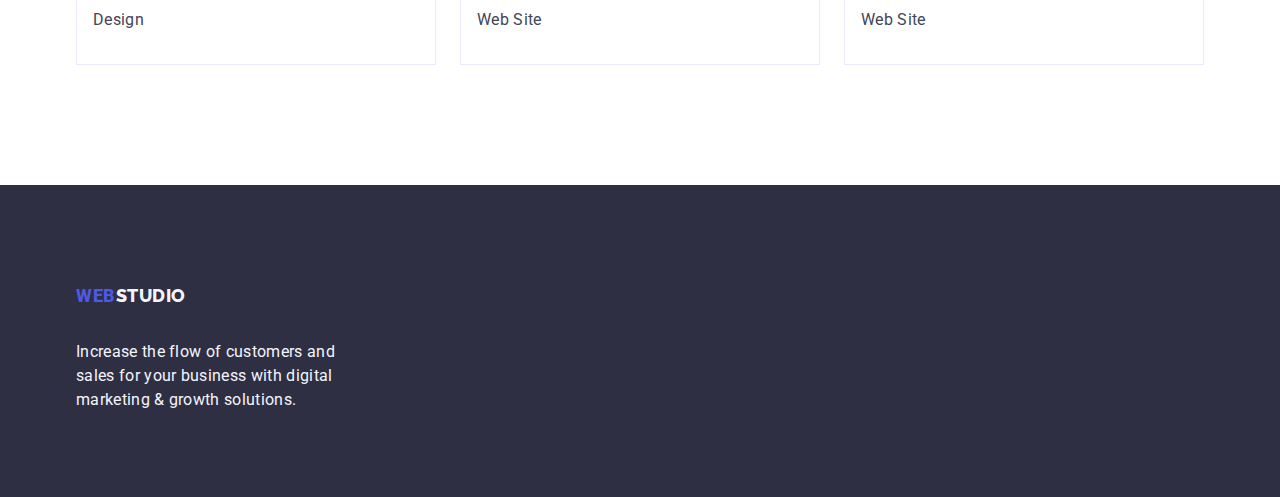
==== commit 05971379: "fixed bugs8" ====
--- a/portfolio.html
+++ b/portfolio.html
@@ -89,7 +89,7 @@
               width="360"
               height="300"
             />
-          <div>
+          <div class="project-card-text">
             <h2 class="project-title caption">Banking App Interface Concept</h2>
             <p class="project-text sub">App</p>
           </div>
@@ -103,7 +103,7 @@
               width="360"
               height="300"
             />
-            <div class="project-card-text">
+            <div >
             <h2 class="project-title caption">Cashless Payment</h2>
             <p class="project-text sub">Marketing</p>
           </div>
--- a/css/styles.css
+++ b/css/styles.css
@@ -416,7 +416,7 @@
 }
 
 .button-item{
-  border: 1px solid #e7e9fc 
+  
 }
 
 .menu-button-list {
@@ -448,7 +448,6 @@
 }
 
 .project-item { 
- border-top: none;
  flex-basis: calc((100% - 48px) /3);
 }
 
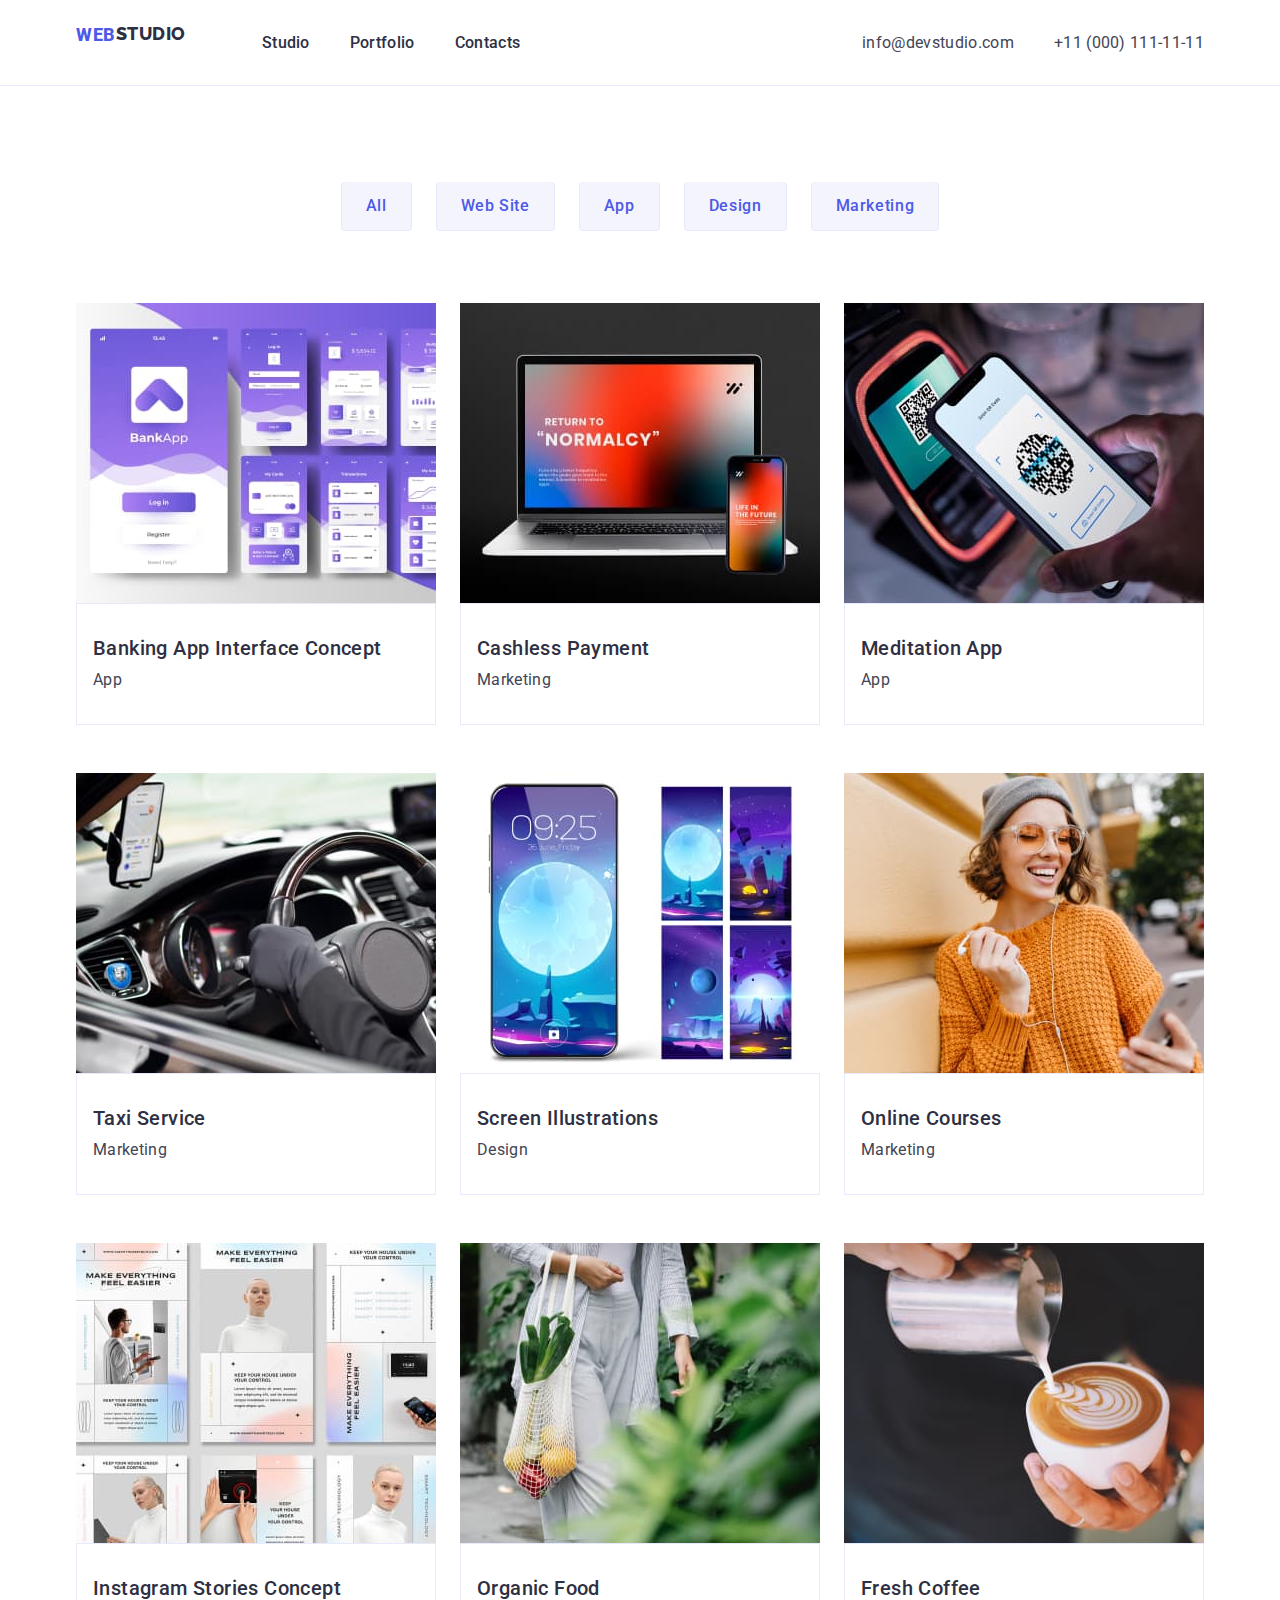
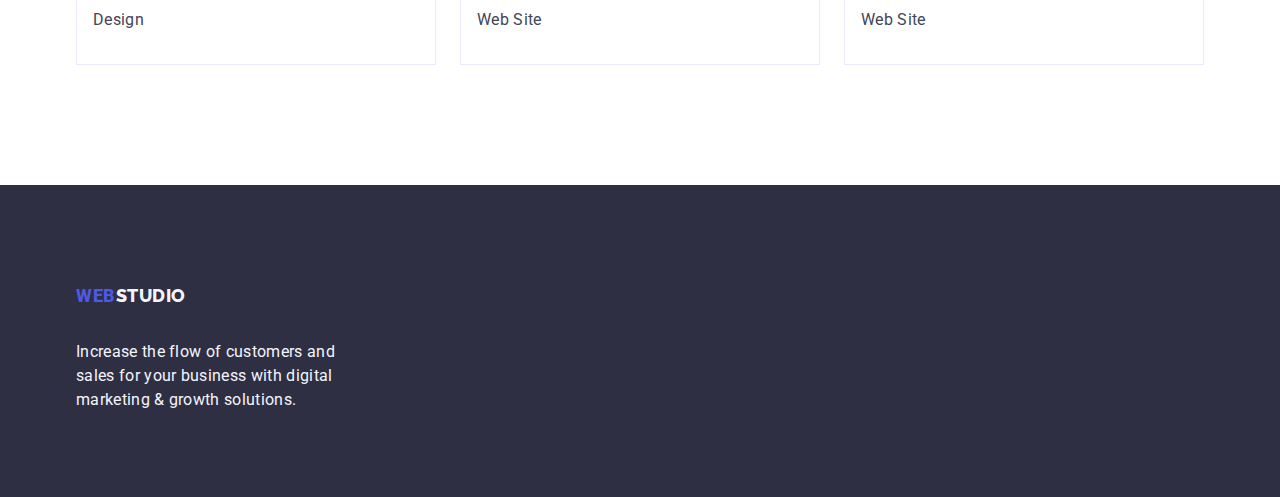
==== commit d7d0fa8b: "fixed bugs9" ====
--- a/portfolio.html
+++ b/portfolio.html
@@ -103,7 +103,7 @@
               width="360"
               height="300"
             />
-            <div >
+            <div class="project-card-text">
             <h2 class="project-title caption">Cashless Payment</h2>
             <p class="project-text sub">Marketing</p>
           </div>
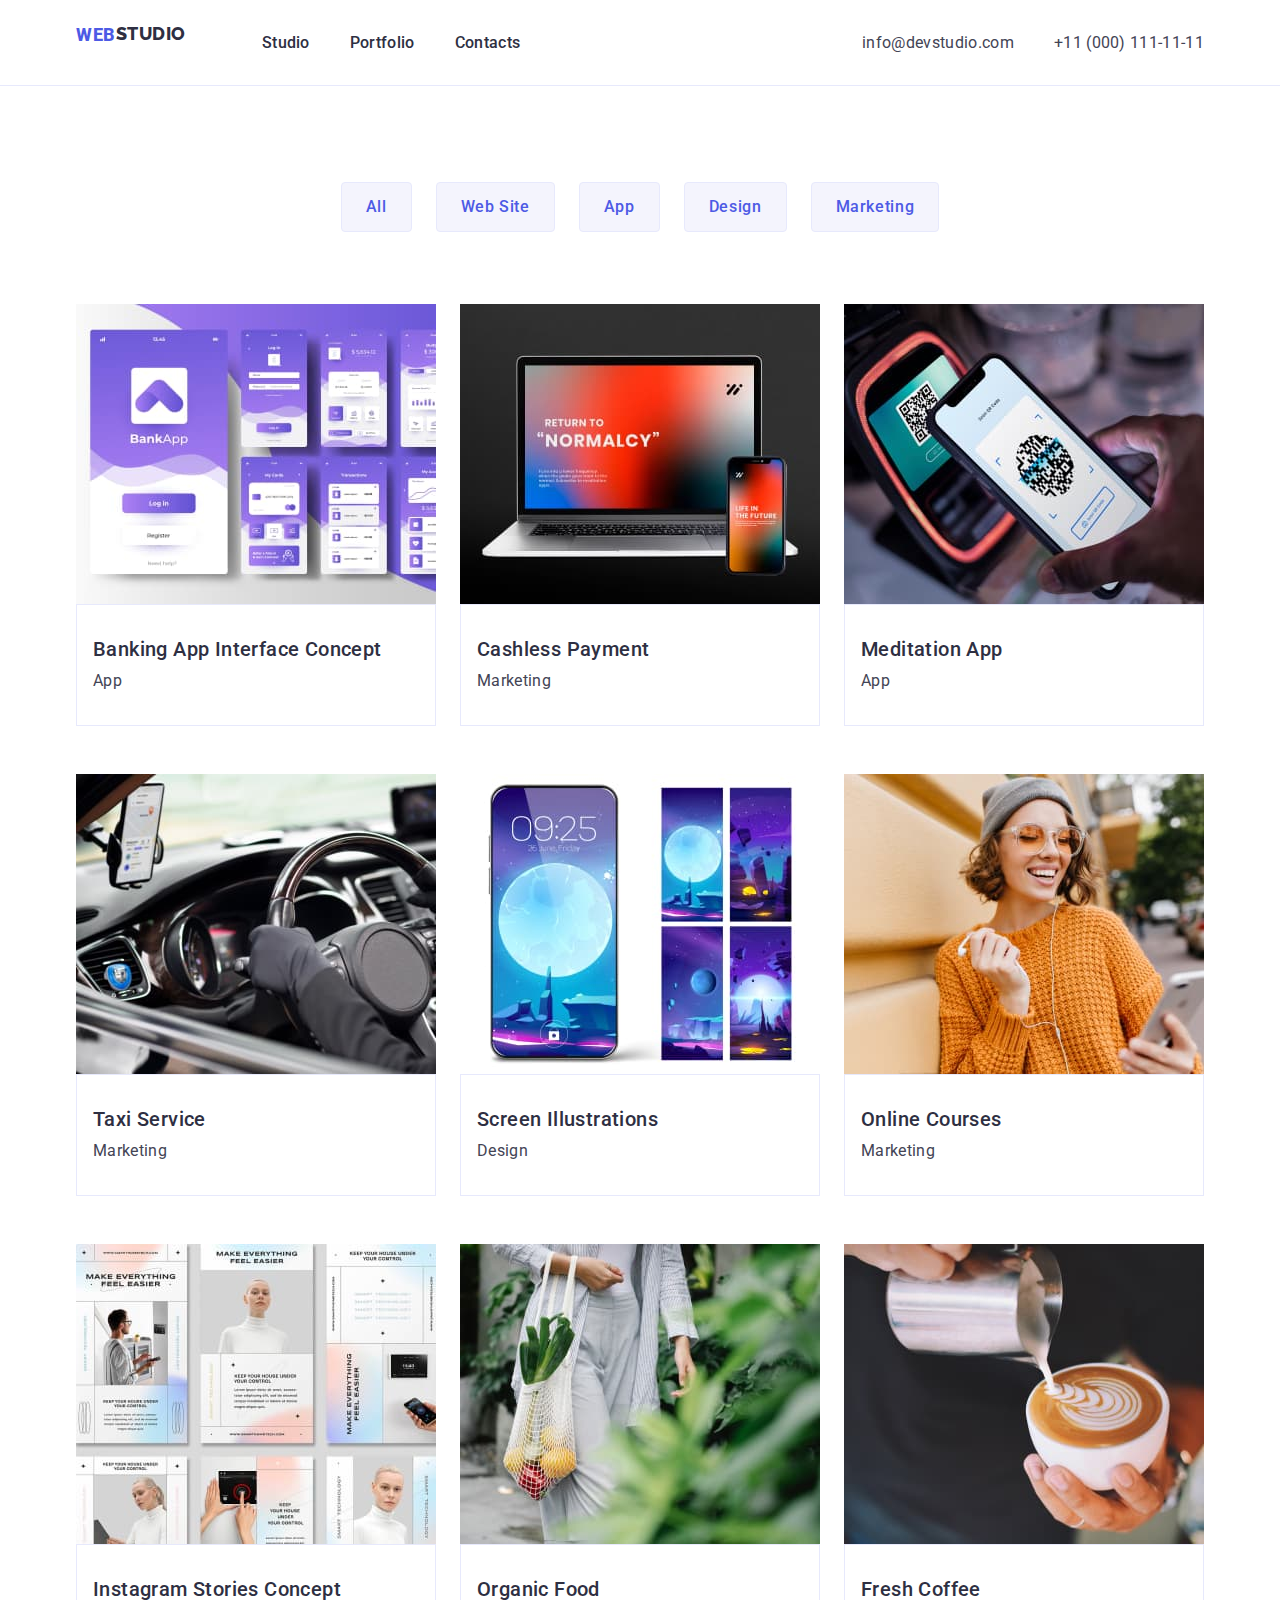
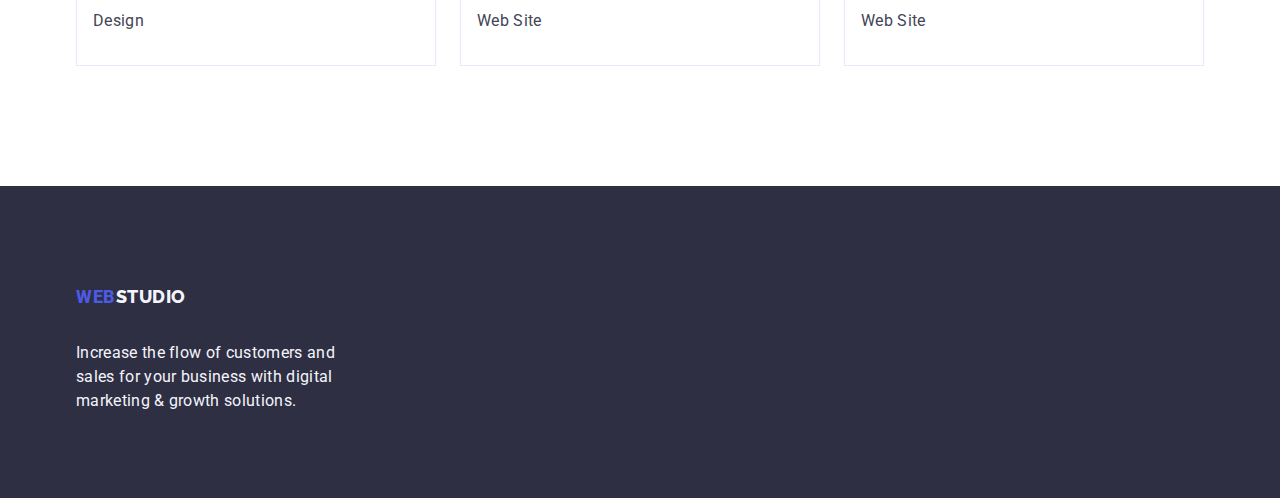
==== commit 8d29e5e4: "fixed bugs10" ====
--- a/portfolio.html
+++ b/portfolio.html
@@ -22,7 +22,7 @@
       <div class="container header-contact-container">
         <nav class="main-nav">
           <a class="logo-link-header link" href="./index.html"
-            >Web <span class="accent-header">Studio</span></a
+            >Web<span class="accent-header">Studio</span></a
           >
           <ul class="menu list">
             <li class="menu-item">
--- a/css/styles.css
+++ b/css/styles.css
@@ -206,9 +206,8 @@
   height: 56px;
   display: block;
   cursor: pointer;
-  border: none;
-
-	font-family: "Roboto", sans-serif;
+  border-top: none;
+  
 	font-weight: 500;
   font-size: 16px;
 	line-height: 24px;
@@ -377,7 +376,7 @@
   padding: 12px 24px;
   border-radius: 4px;
   text-align: center;
-  border: 1px solid #E7E9FC;
+  border: 1px solid #e7e9fc;
   border-top: none;
 	font-family: "Roboto", sans-serif;
 	font-weight: 500;
@@ -387,7 +386,6 @@
 	text-decoration: none;
 	text-transform: none;
   cursor: pointer;
-
   color: #ffffff;
   background-color: #4D5AE5
 }
@@ -412,11 +410,8 @@
 	text-transform: none;
   cursor: pointer;
   color: #4d5ae5;
+  border: 1px solid #E7E9FC;
   background-color: #F4F4FD;
-}
-
-.button-item{
-  
 }
 
 .menu-button-list {
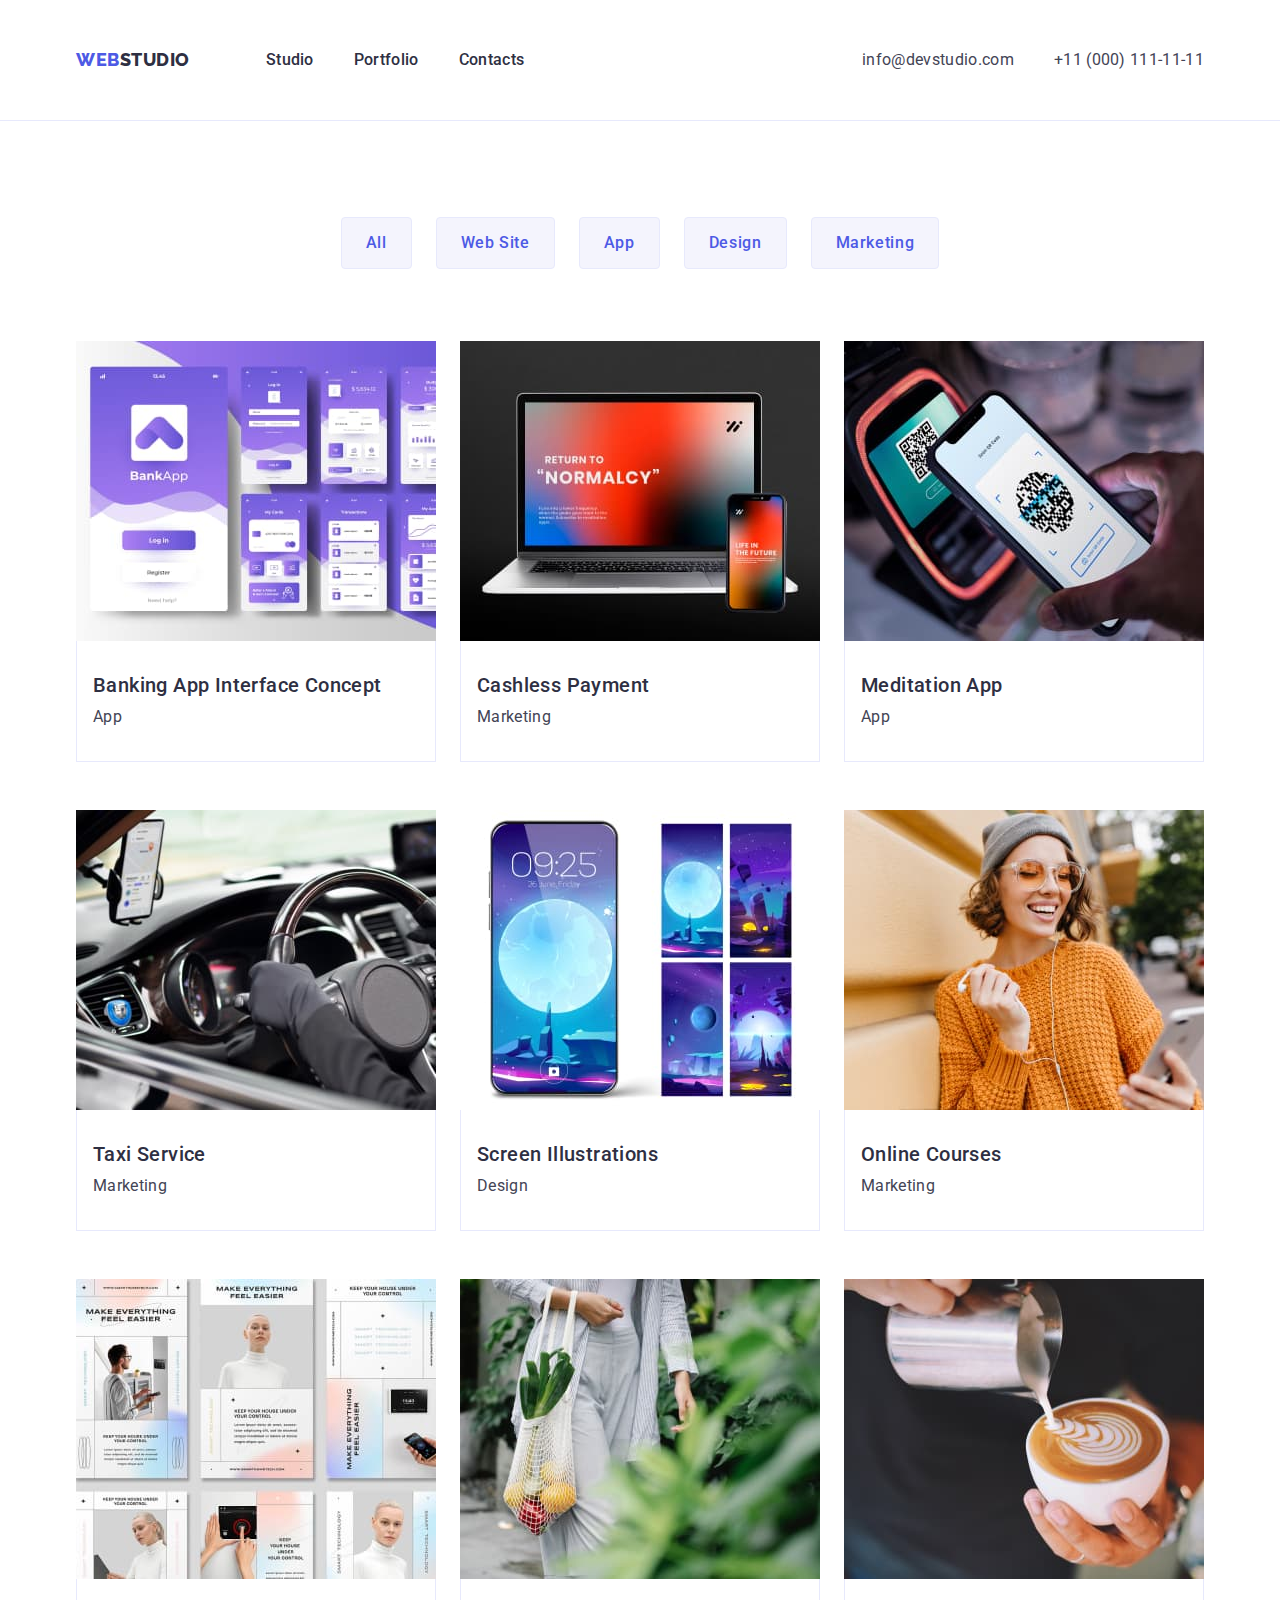
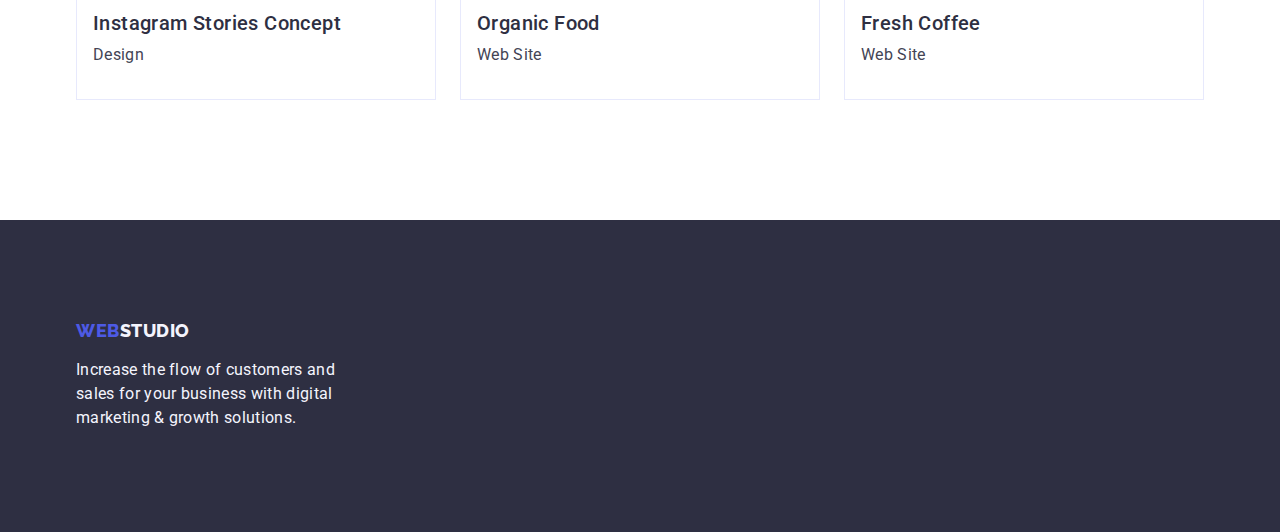
==== commit 46ac6af0: "fixed bugs12" ====
--- a/portfolio.html
+++ b/portfolio.html
@@ -21,7 +21,7 @@
       <header class="header-section">
       <div class="container header-contact-container">
         <nav class="main-nav">
-          <a class="logo-link-header link" href="./index.html"
+          <a class="logo-link link" href="./index.html"
             >Web<span class="accent-header">Studio</span></a
           >
           <ul class="menu list">
--- a/css/styles.css
+++ b/css/styles.css
@@ -12,19 +12,21 @@
 	--color-white: #ffffff;
 	--color-dairy: #fcfcfc;
 }
+
 body {
   font-family: "Roboto", sans-serif;
   color: #434455;
   background-color: #FFFFFF
 }
+
 .container {
-  Width: 1158px;
+  width: 1158px;
   margin-left: auto;
   margin-right: auto;
   padding-left: 15px;
   padding-right: 15px;
-
-}
+}
+
 .section { 
   padding-top: 120px;
   padding-bottom: 120px;
@@ -34,18 +36,22 @@
  margin-top: 0;
  margin-bottom: 0;
 }
+
 ul,li {
  margin-top: 0;
  margin-bottom: 0;
  padding-left: 0;
 }
+
 .list {
   list-style: none;
 }
+
 .link {
  display: inline block;
  text-decoration: none;
 }
+
 img {
  display: block;
 }
@@ -56,88 +62,57 @@
   border-bottom: 1px solid #e7e9fc;
   padding-top: 24px;
   padding-bottom: 24px;
-
-}
+}
+
 .header-contact-container {
   display: flex;
   align-items: center;
   justify-content: space-between;
-
-}
-.logo-link-header {
-  display: flex;
-  margin-bottom: 16px;
-  margin-right: 76px;
-  font-weight: 800;
-  font-size: 18px;
-  line-height: 1.17;
-  align-items: center;
-  letter-spacing: 0.03em;
-  text-transform: uppercase;
-  text-decoration: none;
- 
-   color: #4d5ae5;
-}
-
+}
 
 .logo-link {
  display: inline-block;
- margin-bottom: 16px;
+ margin: 0 auto; 
  margin-right: 76px;
+ font-family: "Raleway", sans-serif;
+ text-transform: uppercase;
  font-weight: 800;
  font-size: 18px;
  line-height: 1.17;
- align-items: center;
  letter-spacing: 0.03em;
- text-transform: uppercase;
- text-decoration: none;
 
   color: #4d5ae5;
 }
 
 .accent-header {
-  font-family: "Raleway", sans-serif;
-  font-weight: 800;
-  font-size: 18px;
-  line-height: 1.15;
-  display: flex;
-  align-items: center;
-  letter-spacing: 0.03em;
   color:#2e2f42
-
-}
+}
+
 .accent-footer {
-  font-family: "Raleway", sans-serif;
-  font-weight: 800;
-  font-size: 18px;
-  line-height: 1.15;
-  align-items: center;
-  letter-spacing: 0.03em;
   color: #f4f4fd 
 }
-
 .menu-link {
+  display: block;
   padding-top: 24px;
   padding-bottom: 24px;
-  font-family: "Roboto", sans-serif;
   font-weight: 500;
   font-size: 16px;
-  line-height: 24px;
-  letter-spacing: 0.02em;
+  line-height: 1.5;
+  letter-spacing: 0.02em;
+
   color: #2e2f42;
 }
 
-.menu-link:hover {
-  color: #404bbf 
-}
+.menu-link:hover,
 .menu-link:focus {
   color: #404bbf
 }
-
 .menu {
  display: flex;
  align-items: center;
-}
+ 
+}
+
 .menu-item:not(:last-child) {
  margin-right: 40px;
 }
@@ -149,22 +124,19 @@
 .contact-menu{
   font-style: normal;
 }
+
 .contact {
   gap: 40px;
   display: flex;
   align-items: center;
-  font-family: "Roboto";
   font-style: normal;
   font-size: 16px;
-  line-height: 24px;
+  line-height: 1.5;
   letter-spacing: 0.02em;
 
   color: #434455;
-  
-}
-.contact:hover {
-  color: #404bbf 
-}
+}
+.contact:hover,
 .contact:focus { 
   color: #404bbf
 }
@@ -174,9 +146,10 @@
 .hero-section {
   margin: 0;
   text-align: center;
-  background: #2e2f42;
   padding-top: 188px;
   padding-bottom: 188px;
+
+  background: #2e2f42;
 }
 
 .main-title {
@@ -184,8 +157,8 @@
   font-size: 56px;
   margin-left: auto;
   margin-right: auto;
+  text-align: center;
   margin-bottom: 48px;
-  font-family: 'Roboto';
   font-weight: 700;
   font-size: 56px;
   line-height: 1.07;
@@ -193,6 +166,7 @@
 
   color: #FFFFFF;
 }
+
 .main-nav {
  align-items: center;
  display: flex;
@@ -206,32 +180,35 @@
   height: 56px;
   display: block;
   cursor: pointer;
-  border-top: none;
-  
+  border: none;
+  font-family: "Roboto", sans-serif;
 	font-weight: 500;
   font-size: 16px;
-	line-height: 24px;
+	line-height: 1.5;
 	letter-spacing: 0.04em;
 	text-decoration: none;
 	text-transform: none;
   
   color: #ffffff;
   background-color: #4D5AE5;
-
-}
-
-.menu-button:hover {
-  background-color: #404BBF
-}
+}
+
+.menu-button:hover,
 .menu-button:focus {
   background-color: #404BBF
 }
 
 /* About section */
 
-.about-section {
- padding-top: 120px;
- padding-bottom: 120px;
+.visually-hidden {
+  position: absolute !important;
+  clip: rect(1px 1px 1px 1px); 
+  padding: 0 !important;
+  border: 0 !important;
+  height: 1px !important;
+  width: 1px !important;
+  overflow: hidden;
+  white-space: nowrap;
 }
 
 .about-list {
@@ -244,30 +221,35 @@
 .about-title {
   margin: auto;
   margin-bottom: 8px;
-  font-family: "Roboto";
   font-weight: 500;
   font-size: 20px;
-  line-height: 24px;
-  letter-spacing: 0.02em;
+  line-height: 1.2;
+  letter-spacing: 0.02em;
+
   color: #2e2f42;
 
    width: 264px;
    height: 24px;
 }
+
 .about-text {
   margin: auto;
   font-family: "Roboto";
   font-size: 16px;
-  line-height: 24px;
-  letter-spacing: 0.02em;
+  line-height: 1.5;
+  letter-spacing: 0.02em;
+
   color: #434455;
    
   width: 264px;
   height: 72px;
-
 }
 
 /* Portfolio section */
+
+.portfolio-section { 
+ padding-bottom: 120px;
+}
 
 .portfolio-list {
  display: flex;
@@ -277,7 +259,6 @@
 }
 .portfolio-title {
   margin-bottom: 72px;
-  font-family: 'Roboto';
   font-weight: 700;
   font-size: 36px;
   line-height: 1.11;
@@ -296,13 +277,13 @@
 
 .our-team {
   margin-bottom: 72px;
-  font-family: "Roboto";
   font-weight: 700;
   font-size: 36px;
   line-height: 1.11;
   text-align: center;
   letter-spacing: 0.02em;
   text-transform: capitalize;
+
   color: #2e2f42;
 }
 
@@ -322,23 +303,22 @@
 .team-title {
   margin: 0;
   margin-bottom: 8px;
-  font-family: "Roboto";
   font-weight: 500;
   font-size: 20px;
-  line-height: 24px;
-  letter-spacing: 0.02em;
+  line-height: 1.2;
+  letter-spacing: 0.02em;
+
   color:  #2e2f42;
 }
 
 .team-item {
   border-radius: 0px 0px 4px 4px;
   background-color: #FFFFFF
-
-}
+}
+
 .our-team-text {
-  font-family: "Roboto";
-  font-size: 16px;
-  line-height: 24px;
+  font-size: 16px;
+  line-height: 1.5;
   letter-spacing: 0.02em;
 
   color: #434455;
@@ -352,14 +332,16 @@
   height: 312px;
   background-color: #2e2f42
 }
+.footer-section .logo-link {
+  margin-right: 0;
+}
 
 .footer-text { 
   margin-top: 17px;
   width: 264px;
   height: 72px;
-  font-family: "Roboto", sans-serif;
-  font-size: 16px;
-  line-height: 24px;
+  font-size: 16px;
+  line-height: 1.5;
   letter-spacing: 0.02em;
 
   color: #F4F4FD;
@@ -375,43 +357,21 @@
 .menu-button-nav {
   padding: 12px 24px;
   border-radius: 4px;
-  text-align: center;
-  border: 1px solid #e7e9fc;
   border-top: none;
-	font-family: "Roboto", sans-serif;
-	font-weight: 500;
-  font-size: 16px;
-	line-height: 24px;
-	letter-spacing: 0.04em;
-	text-decoration: none;
-	text-transform: none;
+  font-weight: 500;
+  font-size: 16px;
+  line-height: 1.6;
+  letter-spacing: 0.04em;
+  text-transform: none;
   cursor: pointer;
-  color: #ffffff;
-  background-color: #4D5AE5
-}
-
-.top-button-nav:hover {
-  background-color: #404BBF
-}
+  color: #4d5ae5;
+  background-color: #F4F4FD;
+  border: 1px solid #e7e9fc; 
+}
+
+.top-button-nav:hover,
 .top-button-nav:focus {
   background-color: #404BBF 
-}
-
-.menu-button-nav {
-  padding: 12px 24px;
-  border-radius: 4px;
-  text-align: center;
-  border-top: none;
-  font-weight: 500;
-  font-size: 16px;
-  line-height: 24px;
-  letter-spacing: 0.04em;
-  text-decoration: none;
-	text-transform: none;
-  cursor: pointer;
-  color: #4d5ae5;
-  border: 1px solid #E7E9FC;
-  background-color: #F4F4FD;
 }
 
 .menu-button-list {
@@ -420,7 +380,6 @@
  align-items: center;
  display: flex;
  gap: 24px;
-
 }
 
 .menu-button-nav:hover {
@@ -447,8 +406,8 @@
 }
 
 .project-card-text {
+  border: 1px solid #e7e9fc; 
   border-top: none;
-  border: 1px solid #e7e9fc; 
   padding: 32px 16px;
 }
 
@@ -459,20 +418,17 @@
 /* Hero project card */
 
 .caption {
-  
-  font-family: 'Roboto';
   font-weight: 500;
   font-size: 20px;
-  line-height: 24px;
+  line-height: 1.2;
   letter-spacing: 0.02em;
   
   color: #2E2F42;
-
-}
+}
+
 .sub {
-  font-family: 'Roboto';
-  font-size: 16px;
-  line-height: 24px;
+  font-size: 16px;
+  line-height: 1.5;
   letter-spacing: 0.02em;
   
   color: #434455;
